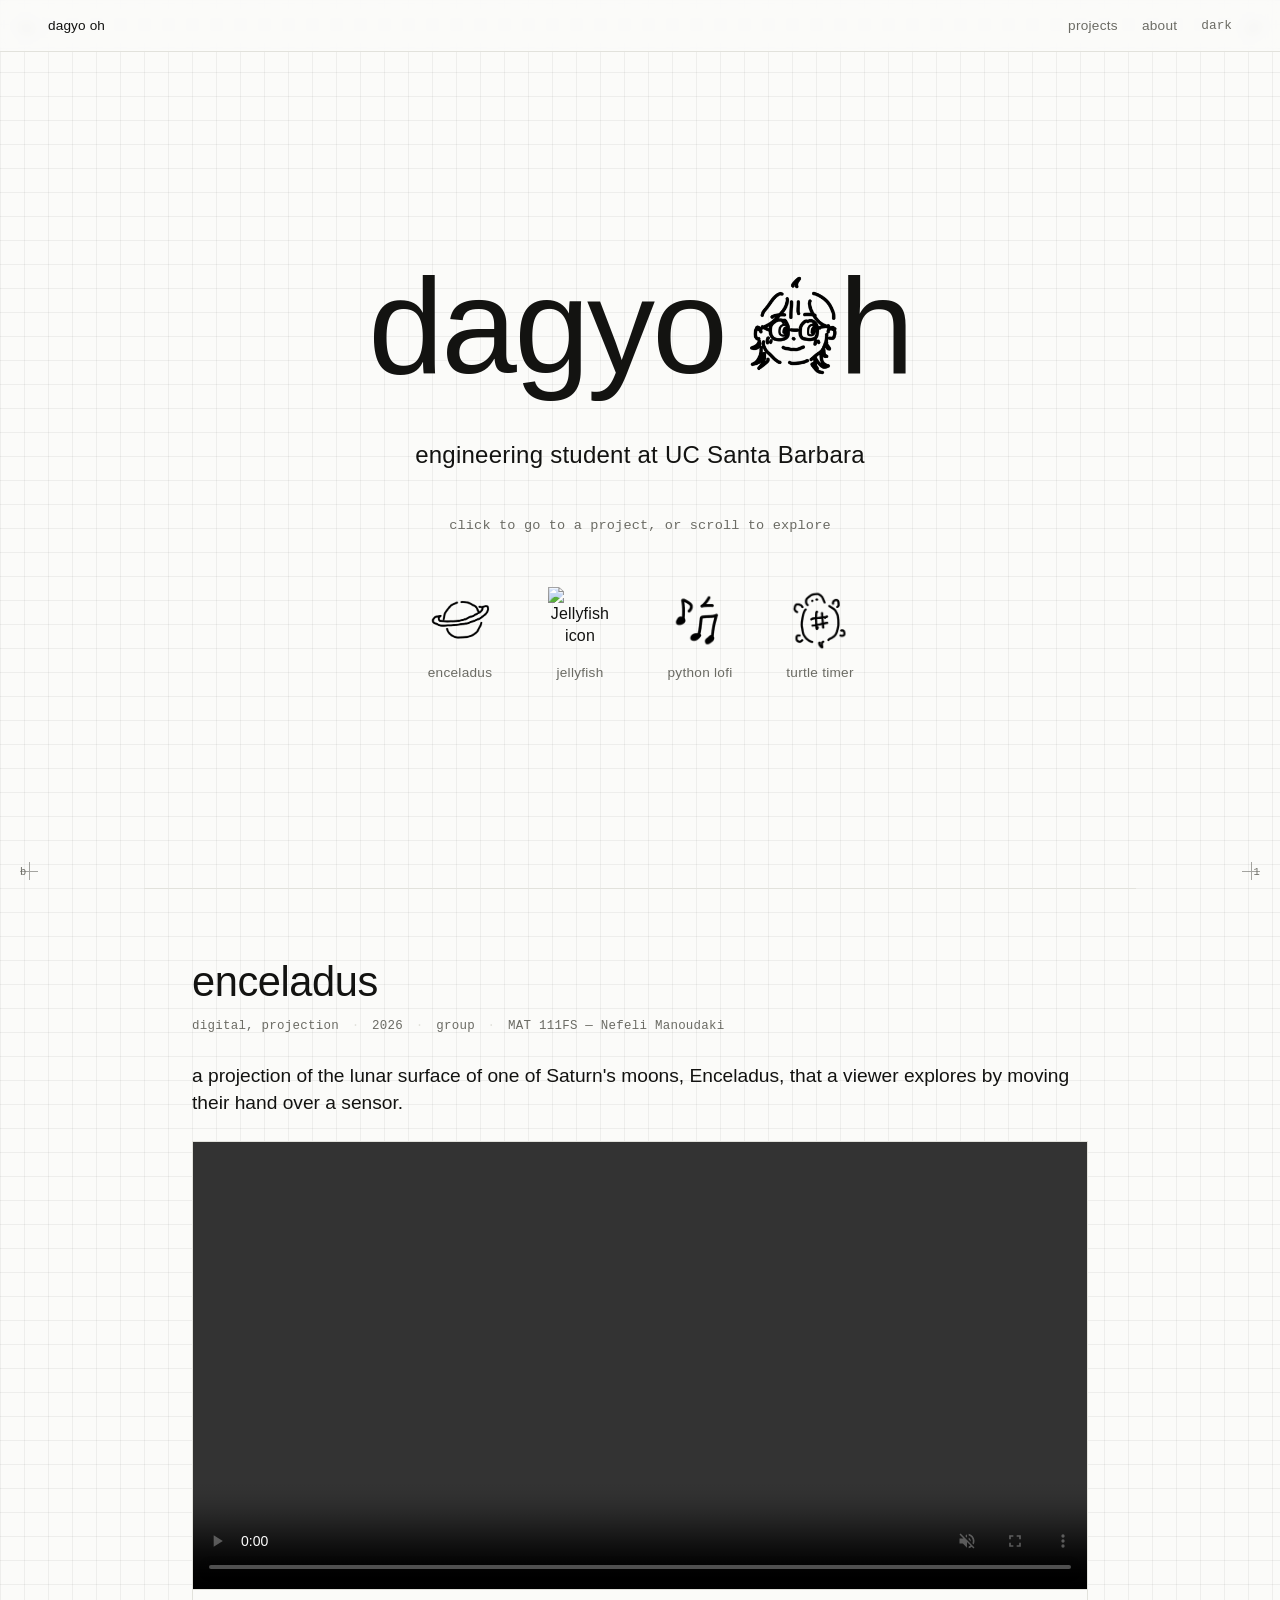
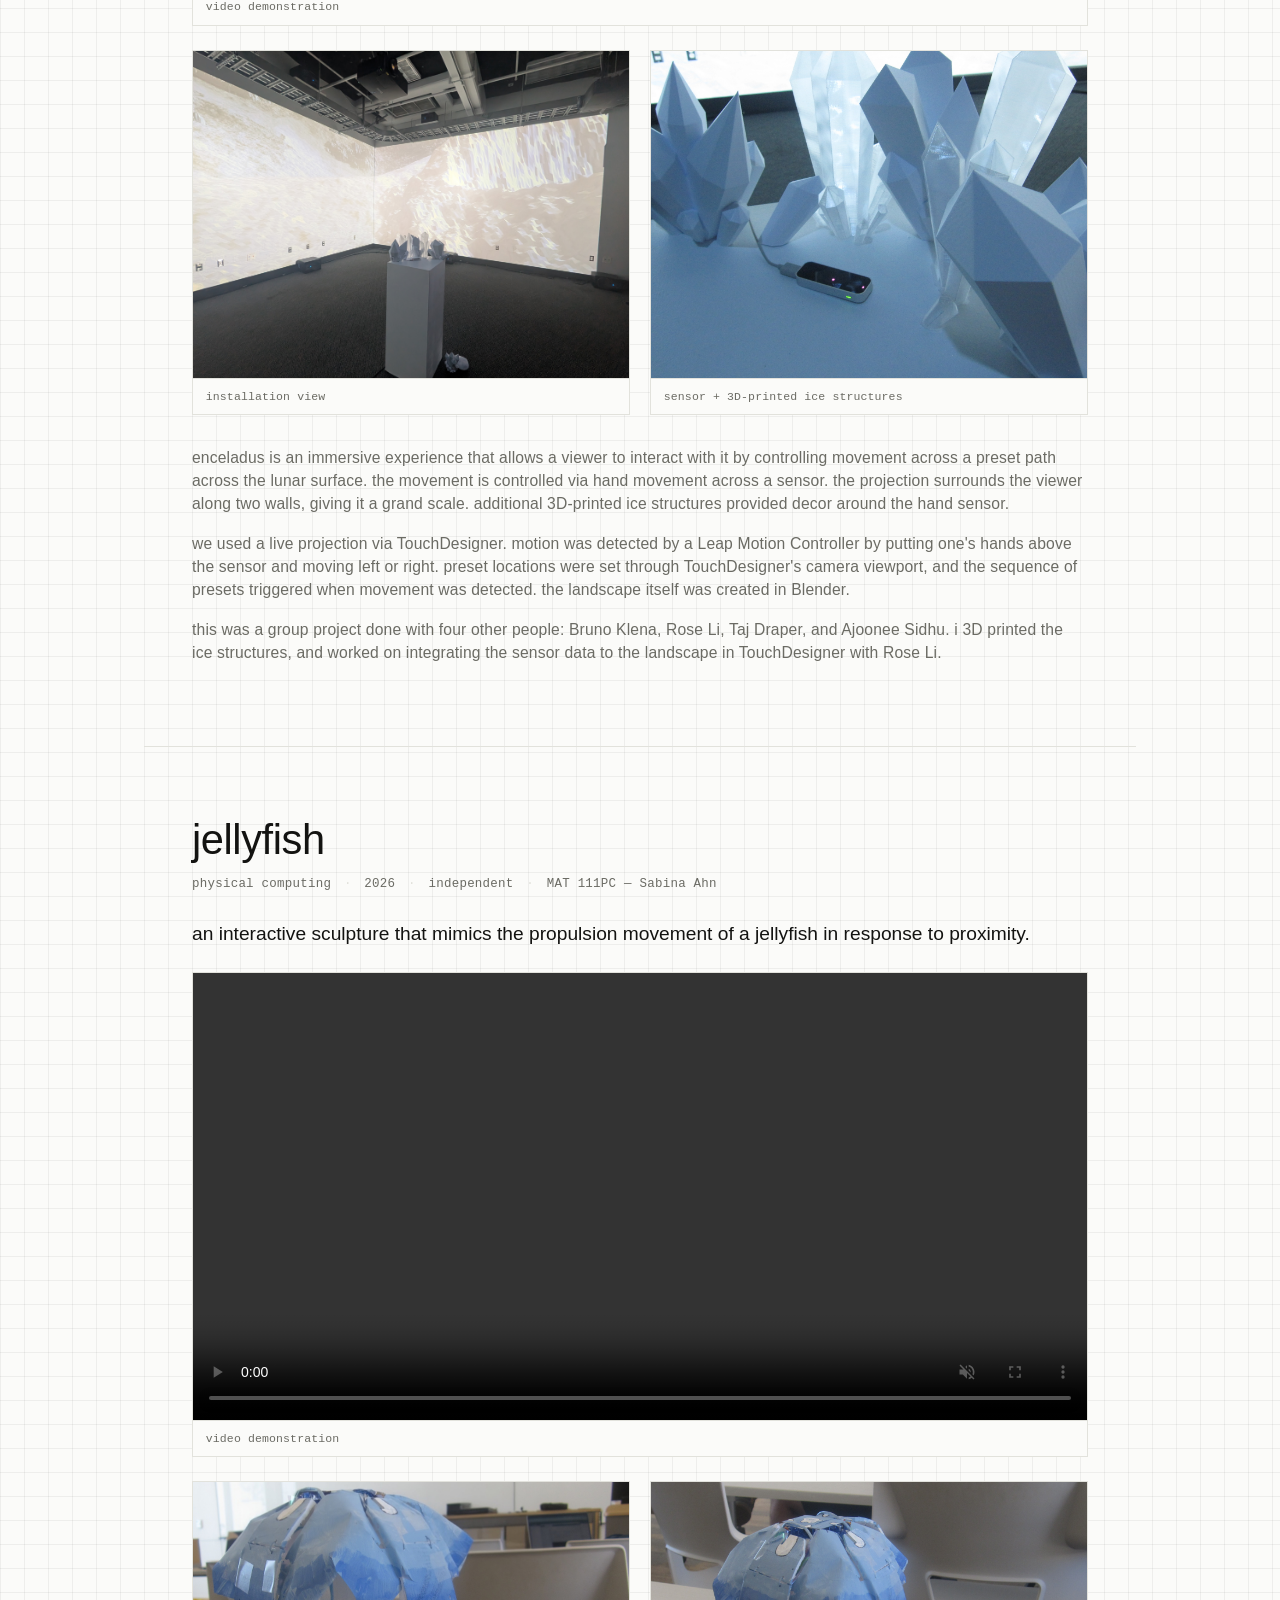
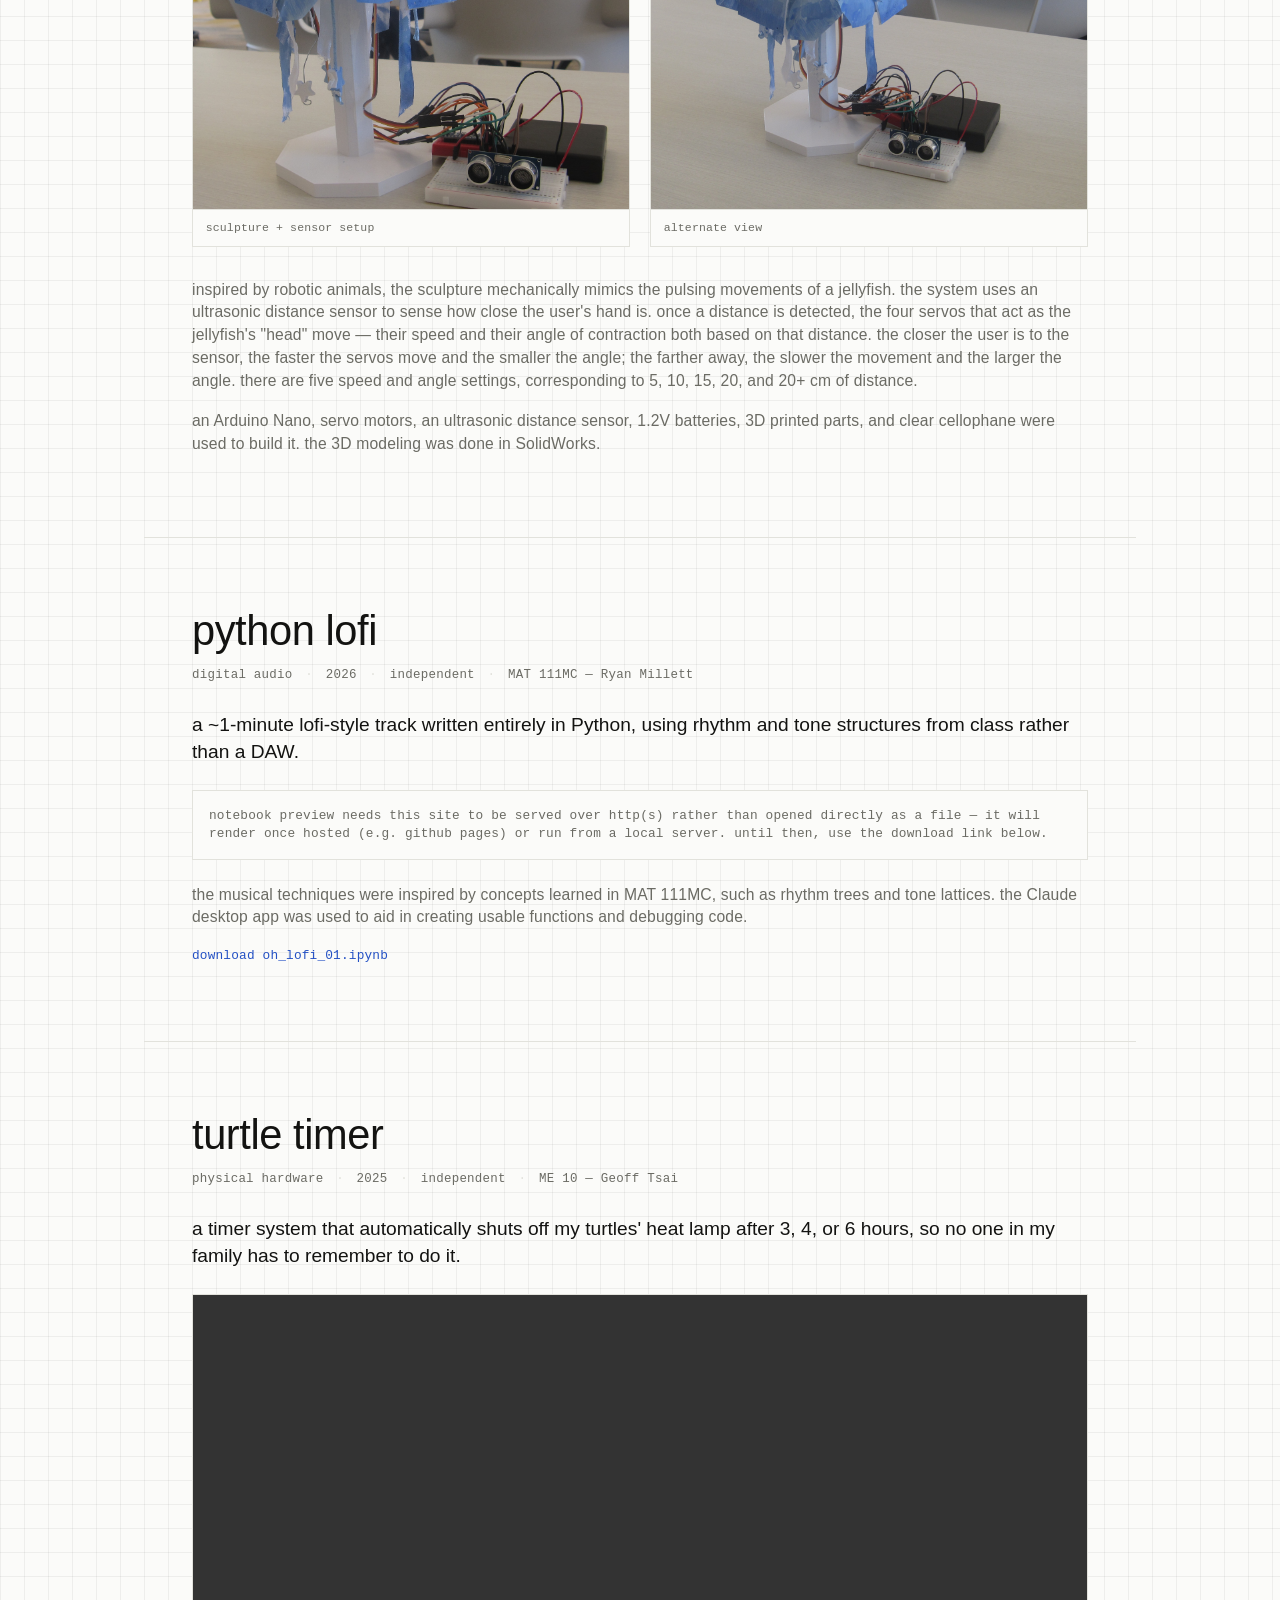
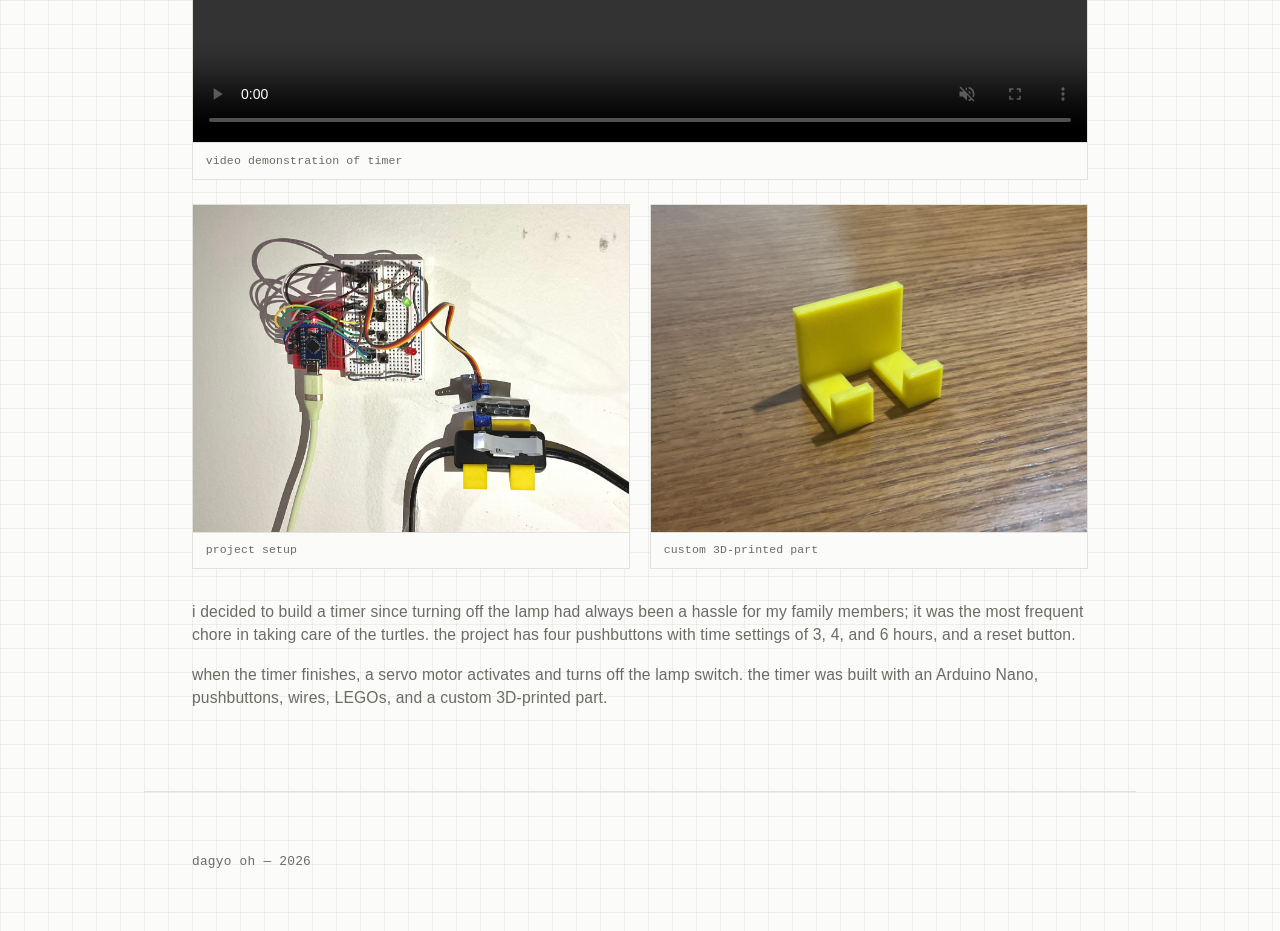
==== index.html @ 8a29c472 "Update index.html" ====
<!DOCTYPE html>
<html lang="en">
<head>
  <meta charset="utf-8">
  <meta name="viewport" content="width=device-width, initial-scale=1">
  <title>dagyo oh — portfolio</title>
  <meta name="description" content="Dagyo Oh — Engineering Student at UC Santa Barbara. Interactive installations, physical computing, and generative media.">

  <link rel="stylesheet" href="style.css">

  <link rel="stylesheet" href="https://cdn.jsdelivr.net/npm/ipynb2html@0.4.0-rc.1/dist/notebook.min.css" crossorigin="anonymous">
  <link rel="stylesheet" href="https://cdn.jsdelivr.net/npm/katex@0.16.3/dist/katex.min.css" crossorigin="anonymous">
  <link rel="stylesheet" href="https://cdn.jsdelivr.net/gh/highlightjs/cdn-release@10.7.3/build/styles/default.min.css" crossorigin="anonymous">
</head>
<body>

  <div class="reg-marks" aria-hidden="true">
    <span class="reg tl"></span><span class="reg-label" style="top:1.25rem;left:1.25rem;">a</span>
    <span class="reg tr"></span><span class="reg-label" style="top:1.25rem;right:1.25rem;">4</span>
    <span class="reg bl"></span><span class="reg-label" style="bottom:1.25rem;left:1.25rem;">b</span>
    <span class="reg br"></span><span class="reg-label" style="bottom:1.25rem;right:1.25rem;">1</span>
  </div>

  <header class="site-header">
    <a href="#top" class="site-header__name">dagyo oh</a>
    <nav class="site-header__nav">
      <a href="#projects">projects</a>
      <a href="about.html">about</a>
      <button id="theme-toggle" class="theme-toggle" aria-label="Toggle theme">dark</button>
    </nav>
  </header>

  <!-- Hero / Cover Section -->
  <section id="top" class="hero">

    <!-- Title with Doodle replacing 'o' in 'oh' -->
    <h1 class="hero__name">
      dagyo <a href="about.html" class="hero__doodle-link" title="about dagyo">
        <img src="media/doodle_face.png" alt="Dagyo portrait doodle" class="hero__doodle-img">
      </a>h
    </h1>

    <p class="hero__statement">
      engineering student at UC Santa Barbara
    </p>

    <p class="hero__instruction">
      click to go to a project, or scroll to explore
    </p>

    <!-- Project Icon Navigation -->
    <div class="star-nav">
      <a href="#enceladus" class="star-item">
        <img src="media/icon_enceladus.png" alt="Enceladus icon" class="star-item__img">
        <span class="star-item__label">enceladus</span>
      </a>

      <a href="#jellyfish" class="star-item">
        <img src="media/icon_jellyfish.png" alt="Jellyfish icon" class="star-item__img">
        <span class="star-item__label">jellyfish</span>
      </a>

      <a href="#lofi" class="star-item">
        <img src="media/icon_lofi.png" alt="Python Lofi icon" class="star-item__img">
        <span class="star-item__label">python lofi</span>
      </a>

      <a href="#timer" class="star-item">
        <img src="media/icon_timer.png" alt="Turtle Timer icon" class="star-item__img">
        <span class="star-item__label">turtle timer</span>
      </a>
    </div>

  </section>
    
  <main id="projects">

    <!-- PROJECT 1 -->
    <section class="project" id="enceladus">
      <div class="project__meta">
        <h3>enceladus</h3>
        <p class="project__meta-line">digital, projection <span>·</span> 2026 <span>·</span> group <span>·</span> MAT 111FS — Nefeli Manoudaki</p>
      </div>

      <div class="project__intro">
        <p>
          a projection of the lunar surface of one of Saturn's moons, Enceladus, that a viewer explores
          by moving their hand over a sensor.
        </p>
      </div>

      <figure class="project__media">
        <video src="media/oh_enceladus_04.mp4" controls muted loop playsinline></video>
        <figcaption>video demonstration</figcaption>
      </figure>

      <div class="project__gallery">
        <figure>
          <img src="media/oh_enceladus_05.jpg" alt="The projected Enceladus surface wrapping two walls of the installation.">
          <figcaption>installation view</figcaption>
        </figure>
        <figure>
          <img src="media/oh_enceladus_06.JPG" alt="The hand sensor surrounded by 3D-printed ice structures.">
          <figcaption>sensor + 3D-printed ice structures</figcaption>
        </figure>
      </div>

      <div class="project__body">
        <p>
          enceladus is an immersive experience that allows a viewer to interact with it by controlling
          movement across a preset path across the lunar surface. the movement is controlled via
          hand movement across a sensor. the projection surrounds the viewer along two walls,
          giving it a grand scale. additional 3D-printed ice structures provided decor around the
          hand sensor.
        </p>
        <p>
          we used a live projection via TouchDesigner. motion was detected by a Leap Motion
          Controller by putting one's hands above the sensor and moving left or right. preset
          locations were set through TouchDesigner's camera viewport, and the sequence of
          presets triggered when movement was detected. the landscape itself was created in Blender.
        </p>
        <p>
          this was a group project done with four other people: Bruno Klena, Rose Li, Taj Draper,
          and Ajoonee Sidhu. i 3D printed the ice structures, and worked on integrating the
          sensor data to the landscape in TouchDesigner with Rose Li.
        </p>
      </div>
    </section>

    <!-- PROJECT 2 -->
    <section class="project" id="jellyfish">
      <div class="project__meta">
        <h3>jellyfish</h3>
        <p class="project__meta-line">physical computing <span>·</span> 2026 <span>·</span> independent <span>·</span> MAT 111PC — Sabina Ahn</p>
      </div>

      <div class="project__intro">
        <p>
          an interactive sculpture that mimics the propulsion movement of a jellyfish in
          response to proximity.
        </p>
      </div>

      <figure class="project__media">
        <video src="media/oh_jellyfish_01.mp4" controls muted loop playsinline></video>
        <figcaption>video demonstration</figcaption>
      </figure>

      <div class="project__gallery">
        <figure>
          <img src="media/oh_jellyfish_02.jpg" alt="A jellyfish sculpture with a light blue fabric canopy and trailing ribbon tentacles, wired to an Arduino Nano and ultrasonic sensor on a breadboard.">
          <figcaption>sculpture + sensor setup</figcaption>
        </figure>
        <figure>
          <img src="media/oh_jellyfish_09.JPG" alt="An alternate angle of the jellyfish sculpture and its breadboard electronics.">
          <figcaption>alternate view</figcaption>
        </figure>
      </div>

      <div class="project__body">
        <p>
          inspired by robotic animals, the sculpture mechanically mimics the pulsing movements
          of a jellyfish. the system uses an ultrasonic distance sensor to sense how close the
          user's hand is. once a distance is detected, the four servos that act as the
          jellyfish's "head" move — their speed and their angle of contraction both based on
          that distance. the closer the user is to the sensor, the faster the servos move and
          the smaller the angle; the farther away, the slower the movement and the larger the
          angle. there are five speed and angle settings, corresponding to 5, 10, 15, 20, and
          20+ cm of distance.
        </p>
        <p>
          an Arduino Nano, servo motors, an ultrasonic distance sensor, 1.2V batteries, 3D
          printed parts, and clear cellophane were used to build it. the 3D modeling was done
          in SolidWorks.
        </p>
      </div>
    </section>

    <!-- PROJECT 3 -->
    <section class="project" id="lofi">
      <div class="project__meta">
        <h3>python lofi</h3>
        <p class="project__meta-line">digital audio <span>·</span> 2026 <span>·</span> independent <span>·</span> MAT 111MC — Ryan Millett</p>
      </div>

      <div class="project__intro">
        <p>
          a ~1-minute lofi-style track written entirely in Python, using rhythm and tone
          structures from class rather than a DAW.
        </p>
      </div>

      <div id="lofi-notebook" class="notebook-embed">
        <p class="notebook-embed__status">loading notebook…</p>
      </div>

      <div class="project__body">
        <p>
          the musical techniques were inspired by concepts learned in MAT 111MC, such as rhythm
          trees and tone lattices. the Claude desktop app was used to aid in creating usable
          functions and debugging code.
        </p>
      </div>

      <p class="notebook-download">
        <a href="media/oh_lofi_01.ipynb" download>download oh_lofi_01.ipynb</a>
      </p>
    </section>

    <!-- PROJECT 4 -->
    <section class="project" id="timer">
      <div class="project__meta">
        <h3>turtle timer</h3>
        <p class="project__meta-line">physical hardware <span>·</span> 2025 <span>·</span> independent <span>·</span> ME 10 — Geoff Tsai</p>
      </div>

      <div class="project__intro">
        <p>
          a timer system that automatically shuts off my turtles' heat lamp after 3, 4, or 6
          hours, so no one in my family has to remember to do it.
        </p>
      </div>

      <figure class="project__media">
        <video src="media/oh_timer_05.mp4" controls muted loop playsinline></video>
        <figcaption>video demonstration of timer</figcaption>
      </figure>

      <div class="project__gallery">
        <figure>
          <img src="media/oh_timer_02.jpg" alt="Breadboard prototype with Arduino Nano and servo.">
          <figcaption>project setup</figcaption>
        </figure>
        <figure>
          <img src="media/oh_timer_03.jpg" alt="Custom 3D-printed enclosure bracket for timer.">
          <figcaption>custom 3D-printed part</figcaption>
        </figure>
      </div>

      <div class="project__body">
        <p>
          i decided to build a timer since turning off the lamp had always been a hassle for my
          family members; it was the most frequent chore in taking care of the turtles. the
          project has four pushbuttons with time settings of 3, 4, and 6 hours, and a reset button.
        </p>
        <p>
          when the timer finishes, a servo motor activates and turns off the lamp switch. the
          timer was built with an Arduino Nano, pushbuttons, wires, LEGOs, and a custom
          3D-printed part.
        </p>
      </div>
    </section>

  </main>

  <footer>
    <p>dagyo oh — 2026</p>
  </footer>

  <!-- Lightbox Modal -->
  <div id="image-modal" class="image-modal" aria-hidden="true">
    <button id="modal-close" class="image-modal__close" aria-label="Close image modal">&times;</button>
    <img id="modal-img" class="image-modal__content" src="" alt="Enlarged view">
  </div>

  <script src="https://cdn.jsdelivr.net/npm/ipynb2html@0.4.0-rc.1/dist/ipynb2html-full.min.js" crossorigin="anonymous"></script>

  <!-- Notebook Handler -->
  <script>
    (function () {
      var target = document.getElementById('lofi-notebook');

      fetch('media/oh_lofi_01.ipynb')
        .then(function (res) {
          if (!res.ok) throw new Error('not found');
          return res.json();
        })
        .then(function (notebook) {
          target.innerHTML = '';
          target.appendChild(ipynb2html.render(notebook));
        })
        .catch(function () {
          target.innerHTML =
            '<p class="notebook-embed__status">' +
            'notebook preview needs this site to be served over http(s) rather than opened ' +
            'directly as a file — it will render once hosted (e.g. github pages) or run from a ' +
            'local server. until then, use the download link below.' +
            '</p>';
        });
    })();
  </script>

  <!-- Lightbox Pop-out Handler: click to zoom, click (or Esc) to close, arrow keys to browse -->
  <script>
    (function() {
      const modal = document.getElementById('image-modal');
      const modalImg = document.getElementById('modal-img');
      const closeBtn = document.getElementById('modal-close');

      if (!modal || !modalImg) return;

      const images = Array.from(document.querySelectorAll('.project__media img, .project__gallery img, .about__photo'));
      let currentIndex = 0;

      function showImage(index) {
        if (images.length === 0) return;
        currentIndex = (index + images.length) % images.length;
        const img = images[currentIndex];
        modalImg.src = img.src;
        modalImg.alt = img.alt || 'Enlarged photo';
      }

      images.forEach(function(img, i) {
        img.addEventListener('click', function(e) {
          e.preventDefault();
          currentIndex = i;
          showImage(currentIndex);
          modal.classList.add('is-active');
          modal.setAttribute('aria-hidden', 'false');
        });
      });

      function closeModal() {
        modal.classList.remove('is-active');
        modal.setAttribute('aria-hidden', 'true');
        modalImg.src = '';
      }

      // Clicking anywhere in the modal — including the zoomed-in photo itself — closes it
      modal.addEventListener('click', function() {
        closeModal();
      });

      if (closeBtn) {
        closeBtn.addEventListener('click', closeModal);
      }

      document.addEventListener('keydown', function(e) {
        if (!modal.classList.contains('is-active')) return;
        if (e.key === 'Escape') {
          closeModal();
        } else if (e.key === 'ArrowRight') {
          showImage(currentIndex + 1);
        } else if (e.key === 'ArrowLeft') {
          showImage(currentIndex - 1);
        }
      });
    })();
  </script>

  <!-- Dark Mode Theme Handler -->
  <script>
    (function() {
      const toggleBtn = document.getElementById('theme-toggle');
      const storedTheme = localStorage.getItem('theme');
      const prefersDark = window.matchMedia('(prefers-color-scheme: dark)').matches;
      
      let currentTheme = storedTheme || (prefersDark ? 'dark' : 'light');
      
      function applyTheme(theme) {
        document.documentElement.setAttribute('data-theme', theme);
        if (toggleBtn) {
          toggleBtn.textContent = theme === 'dark' ? 'light' : 'dark';
        }
        localStorage.setItem('theme', theme);
      }
      
      applyTheme(currentTheme);
      
      if (toggleBtn) {
        toggleBtn.addEventListener('click', function() {
          currentTheme = document.documentElement.getAttribute('data-theme') === 'dark' ? 'light' : 'dark';
          applyTheme(currentTheme);
        });
      }
    })();
  </script>
  
</body>
</html>
---- style.css ----
/* ===========================================================
   Dagyo Oh — Portfolio Stylesheet
   =========================================================== */

/* ---------- Color Variables & Themes ---------- */

:root {
  --paper: #fbfbf9;
  --ink: #131311;
  --muted: #6b6b64;
  --line: #e2e2dc;
  --grid-line: rgba(0, 0, 0, 0.05);
  --blueprint: #2451c4;

  --sans: "Helvetica Neue", Helvetica, Arial, sans-serif;
  --mono: "SF Mono", "IBM Plex Mono", ui-monospace, Menlo, Consolas, monospace;

  --edge: 1.5rem;
}

@media (min-width: 640px) {
  :root { --edge: 3rem; }
}

[data-theme="dark"] {
  --paper: #121210;
  --ink: #f0f0ec;
  --muted: #a0a098;
  --line: #2e2e2a;
  --grid-line: rgba(255, 255, 255, 0.04);
  --blueprint: #5c84f6;
}

/* ---------- Global Reset & Custom Cursors ---------- */

* { 
  box-sizing: border-box; 
}

html {
  scroll-behavior: smooth;
}

body, html {
  margin: 0;
  font-family: var(--sans);
  font-weight: 300;
  color: var(--ink);
  background-color: var(--paper);
  background-image: 
    linear-gradient(var(--grid-line) 1px, transparent 1px),
    linear-gradient(90deg, var(--grid-line) 1px, transparent 1px);
  background-size: 24px 24px;
  line-height: 1.4;
  letter-spacing: 0.01em;
  -webkit-font-smoothing: antialiased;
  cursor: url('data:image/svg+xml;utf8,<svg xmlns="http://www.w3.org/2000/svg" width="32" height="32" viewBox="0 0 24 24" fill="black"><path d="M12 2l3.09 6.26L22 9.27l-5 4.87 1.18 6.88L12 17.77l-6.18 3.25L7 14.14 2 9.27l6.91-1.01L12 2z"/></svg>') 16 16, auto;
}

[data-theme="dark"], 
[data-theme="dark"] body {
  cursor: url('data:image/svg+xml;utf8,<svg xmlns="http://www.w3.org/2000/svg" width="32" height="32" viewBox="0 0 24 24" fill="white"><path d="M12 2l3.09 6.26L22 9.27l-5 4.87 1.18 6.88L12 17.77l-6.18 3.25L7 14.14 2 9.27l6.91-1.01L12 2z"/></svg>') 16 16, auto;
}

a, button, input, textarea, select, video {
  cursor: url('data:image/svg+xml;utf8,<svg xmlns="http://www.w3.org/2000/svg" width="32" height="32" viewBox="0 0 24 24" fill="white" stroke="black" stroke-width="2" stroke-linejoin="round"><path d="M12 2l3.09 6.26L22 9.27l-5 4.87 1.18 6.88L12 17.77l-6.18 3.25L7 14.14 2 9.27l6.91-1.01L12 2z"/></svg>') 16 16, pointer !important;
}

a { color: inherit; }
img, video { max-width: 100%; display: block; }
::selection { background: var(--blueprint); color: #fff; }

/* ---------- Registration Marks ---------- */

.reg-marks {
  position: fixed;
  inset: 0;
  pointer-events: none;
  z-index: 5;
}

.reg {
  position: absolute;
  width: 1.1rem;
  height: 1.1rem;
  font-family: var(--mono);
  font-size: 0.65rem;
  color: var(--muted);
  opacity: 0.6;
}

.reg::before, .reg::after {
  content: "";
  position: absolute;
  background: var(--muted);
}
.reg::before { top: 50%; left: 0; width: 100%; height: 1px; }
.reg::after  { left: 50%; top: 0; height: 100%; width: 1px; }

.reg.tl { top: 1.25rem; left: 1.25rem; }
.reg.tr { top: 1.25rem; right: 1.25rem; }
.reg.bl { bottom: 1.25rem; left: 1.25rem; }
.reg.br { bottom: 1.25rem; right: 1.25rem; }

.reg-label {
  position: absolute;
  font-family: var(--mono);
  font-size: 0.65rem;
  color: var(--muted);
  white-space: nowrap;
}

@media (max-width: 640px) {
  .reg-marks { display: none; }
}

/* ---------- Site Header ---------- */

.site-header {
  position: sticky;
  top: 0;
  z-index: 10;
  display: flex;
  align-items: center;
  justify-content: space-between;
  padding: 1rem var(--edge);
  background: rgba(251, 251, 249, 0.85);
  backdrop-filter: blur(6px);
  border-bottom: 1px solid var(--line);
  font-family: var(--sans);
  font-size: 0.85rem;
  text-transform: lowercase;
  letter-spacing: 0.02em;
}

[data-theme="dark"] .site-header {
  background: rgba(18, 18, 16, 0.85);
}

.site-header__name {
  text-decoration: none;
  font-weight: 500;
  letter-spacing: 0.01em;
}

.site-header__nav {
  display: flex;
  align-items: center;
  gap: 1.5rem;
}

.site-header__nav a {
  text-decoration: none;
  color: var(--muted);
  transition: color 0.15s ease;
}
.site-header__nav a:hover,
.site-header__nav a.active { color: var(--blueprint); }

.theme-toggle {
  background: none;
  border: none;
  color: var(--muted);
  font-family: var(--mono);
  font-size: 0.8rem;
  padding: 0;
  text-transform: lowercase;
  transition: color 0.15s ease;
}

.theme-toggle:hover {
  color: var(--blueprint);
}

/* ---------- Hero / Cover Section ---------- */

.hero {
  min-height: calc(100vh - 4rem);
  display: flex;
  flex-direction: column;
  align-items: center;
  justify-content: center;
  text-align: center;
  gap: 1.25rem;
  padding: 3rem var(--edge);
  max-width: 68rem;
  margin: 0 auto;
}

.hero__name {
  margin: 0;
  font-size: clamp(5rem, 12vw, 8.5rem);
  line-height: 1;
  font-weight: 400;
  text-transform: lowercase;
  letter-spacing: -0.02em;
  display: flex;
  align-items: center;
  justify-content: center;
}

.hero__doodle-link {
  display: inline-flex;
  align-items: center;
  justify-content: center;
  margin-left: 0.12em;
  margin-right: -0.05em;
  line-height: 0;
  text-decoration: none;
}

.hero__doodle-img {
  width: clamp(4rem, 9vw, 6.5rem);
  height: clamp(4rem, 9vw, 6.5rem);
  object-fit: contain;
  display: block;
  transition: transform 0.2s ease, filter 0.2s ease;
}

[data-theme="dark"] .hero__doodle-img,
[data-theme="dark"] .star-item__img {
  filter: invert(1);
}

.hero__doodle-link:hover .hero__doodle-img {
  transform: scale(1.1) rotate(-3deg);
}

.hero__statement {
  max-width: 38rem;
  font-size: clamp(1rem, 2.2vw, 1.5rem);
  font-weight: 300;
  color: var(--ink);
  margin: 0.3;
  letter-spacing: 0.01em;
}

.hero__instruction {
  font-family: var(--mono);
  font-size: clamp(0.75rem, 1.8vw, 0.85rem);
  color: var(--muted);
  margin: 0;
  text-transform: lowercase;
  letter-spacing: 0.01em;
}

.star-nav {
  display: flex;
  align-items: flex-start;
  justify-content: center;
  gap: 2.5rem;
  flex-wrap: wrap;
  margin-top: 2rem;
}

.star-item {
  display: flex;
  flex-direction: column;
  align-items: center;
  gap: 0.75rem;
  text-decoration: none;
  color: var(--ink);
  width: 80px;
  transition: transform 0.25s ease;
}

.star-item__img {
  width: 64px;
  height: 64px;
  object-fit: contain;
  display: block;
  transition: transform 0.2s ease, filter 0.2s ease;
}

.star-item:hover .star-item__img {
  transform: translateY(-3px);
  filter: drop-shadow(0 2px 8px rgba(36, 81, 196, 0.25));
}

.star-item__label {
  font-family: var(--sans);
  font-size: 0.85rem;
  text-transform: lowercase;
  letter-spacing: 0.02em;
  color: var(--muted);
  transition: color 0.2s ease;
}

.star-item:hover .star-item__label {
  color: var(--blueprint);
}

@media (max-width: 640px) {
  .hero {
    padding: 2rem 1rem;
    gap: 1rem;
    min-height: 85vh;
  }

  .star-nav {
    gap: 1.5rem;
    margin-top: 1.5rem;
  }

  .star-item {
    width: 70px;
  }

  .star-item__img {
    width: 52px;
    height: 52px;
  }
}

/* ---------- Projects Detail Section ---------- */

.project {
  padding: 4rem var(--edge);
  border-top: 1px solid var(--line);
  max-width: 62rem;
  margin: 0 auto;
}

.project__meta h3 {
  margin: 0 0 0.4rem;
  font-size: clamp(1.8rem, 4.5vw, 2.6rem);
  font-weight: 400;
  text-transform: lowercase;
  letter-spacing: -0.01em;
}

.project__meta-line {
  margin: 0 0 1.75rem;
  font-family: var(--mono);
  font-size: 0.78rem;
  color: var(--muted);
  letter-spacing: 0.02em;
}

.project__meta-line span { margin: 0 0.4em; color: var(--line); }

.project__media,
.project__gallery figure {
  margin: 0;
  border: 1px solid var(--line);
  background: var(--paper);
  overflow: hidden;
  transition: transform 0.3s cubic-bezier(0.16, 1, 0.3, 1), box-shadow 0.3s ease, border-color 0.3s ease;
}

.project__media {
  margin-bottom: 1.5rem;
}

.project__media:hover,
.project__gallery figure:hover {
  transform: translateY(-4px);
  box-shadow: 0 12px 24px rgba(0, 0, 0, 0.15);
  z-index: 2;
}

.project__media video,
.project__media img {
  width: 100%;
  height: auto;
  max-height: 520px;
  object-fit: cover;
}

.project__media figcaption,
.project__gallery figcaption {
  padding: 0.6rem 0.8rem;
  font-family: var(--mono);
  font-size: 0.72rem;
  color: var(--muted);
  background: var(--paper);
  border-top: 1px solid var(--line);
  letter-spacing: 0.01em;
}

.project__gallery {
  display: grid;
  grid-template-columns: repeat(auto-fit, minmax(240px, 1fr));
  gap: 1.25rem;
  margin: 0 0 2rem;
}

.project__gallery img {
  width: 100%;
  aspect-ratio: 4 / 3;
  object-fit: cover;
}

.project__media img,
.project__gallery img,
.about__photo {
  cursor: zoom-in !important;
  transition: opacity 0.2s ease;
}

.project__media img:hover,
.project__gallery img:hover,
.about__photo:hover {
  opacity: 0.92;
}

.project__intro p {
  font-size: 1.2rem;
  font-weight: 300;
  letter-spacing: 0em;
  line-height: 1.4;
  margin: 0 0 1.5rem;
}

.project__body p {
  margin: 0 0 1.1rem;
  color: var(--muted);
  font-weight: 300;
  font-size: 0.98rem;
  letter-spacing: 0.01em;
  line-height: 1.45;
}

.notebook-embed {
  max-height: 380px;
  overflow-y: auto;
  border: 1px solid var(--line);
  background: var(--paper);
  padding: 1rem;
  margin: 1.5rem 0;
}

.notebook-embed__status {
  font-family: var(--mono);
  font-size: 0.8rem;
  color: var(--muted);
  margin: 0;
  text-transform: lowercase;
}

.notebook-download {
  font-family: var(--mono);
  font-size: 0.8rem;
  margin-top: 1rem;
  text-transform: lowercase;
}

.notebook-download a {
  color: var(--blueprint);
  text-decoration: none;
}
.notebook-download a:hover {
  text-decoration: underline;
}

/* ---------- About Page Layout ---------- */

.about {
  max-width: 52rem;
  margin: 0 auto;
  padding: 3rem var(--edge);
}

.about__heading-wrap {
  margin-bottom: 2rem;
}

.about__heading {
  font-size: clamp(1.8rem, 4.5vw, 2.6rem);
  font-weight: 400;
  letter-spacing: -0.01em;
  margin: 0;
  line-height: 1;
  text-transform: lowercase;
}

.about__content-grid {
  display: grid;
  grid-template-columns: 260px 1fr;
  gap: 2.5rem;
  align-items: start;
}

.about__photo-container {
  margin: 0;
  background: transparent;
  overflow: hidden;
}

.about__photo {
  width: 100%;
  height: auto;
  aspect-ratio: 9 / 12;
  object-fit: cover;
  object-position: center 85%;
  display: block;
  border-radius: 2px;
}

.about__body {
  margin-top: 0;
  font-family: var(--sans);
  letter-spacing: 0.01em;
}

.about__body p {
  font-size: 1.25rem;
  line-height: 1.35;
  margin-top: 0;
  margin-bottom: 1.5rem;
  text-align: left;
}

@media (max-width: 640px) {
  .about__content-grid {
    grid-template-columns: 1fr;
    gap: 1.5rem;
  }

  .about__photo-container {
    max-width: 260px;
  }
}

/* ---------- About Contact Section ---------- */

.about__contact {
  margin-top: 2rem;
  padding-top: 1.5rem;
  border-top: 1px solid var(--line);
}

.about__contact-line {
  font-family: var(--mono);
  font-size: 1rem !important;
  color: var(--muted);
  margin: 0;
  text-transform: lowercase;
  letter-spacing: 0.01em;
}

.about__contact-line a {
  color: var(--muted);
  text-decoration: none;
}

.about__contact-line a:hover {
  text-decoration: underline;
}



/* ---------- Image Pop-Out Lightbox ---------- */

.image-modal {
  position: fixed;
  inset: 0;
  z-index: 1000;
  display: flex;
  align-items: center;
  justify-content: center;
  background-color: rgba(0, 0, 0, 0.88);
  backdrop-filter: blur(8px);
  opacity: 0;
  pointer-events: none;
  transition: opacity 0.25s ease;
  cursor: zoom-out !important;
}

.image-modal.is-active {
  opacity: 1;
  pointer-events: auto;
}

.image-modal__content {
  max-width: 90vw;
  max-height: 90vh;
  object-fit: contain;
  border-radius: 4px;
  box-shadow: 0 20px 50px rgba(0, 0, 0, 0.6);
  transform: scale(0.92);
  transition: transform 0.3s cubic-bezier(0.16, 1, 0.3, 1);
  cursor: default;
}

.image-modal.is-active .image-modal__content {
  transform: scale(1);
}

.image-modal__close {
  position: absolute;
  top: 1.5rem;
  right: 1.5rem;
  background: none;
  border: none;
  color: #ffffff;
  font-family: var(--mono);
  font-size: 2rem;
  line-height: 1;
  padding: 0.5rem;
  opacity: 0.7;
  transition: opacity 0.15s ease;
  cursor: pointer !important;
}

.image-modal__close:hover {
  opacity: 1;
}

/* ---------- Footer ---------- */

footer {
  padding: 3rem var(--edge);
  border-top: 1px solid var(--line);
  font-family: var(--mono);
  font-size: 0.8rem;
  color: var(--muted);
  max-width: 62rem;
  margin: 0 auto;
  letter-spacing: 0.02em;
  text-transform: lowercase;
}

/* ---------- Notebook Embed Dark Mode ---------- */

/* Container background & text */
[data-theme="dark"] .notebook-embed {
  background: #121210;
  color: #f0f0ec;
  border-color: #2e2e2a;
}

/* Notebook input/output cell backgrounds and text */
[data-theme="dark"] .notebook-embed .jp-Cell,
[data-theme="dark"] .notebook-embed .jp-Notebook,
[data-theme="dark"] .notebook-embed .jp-Cell-inputWrapper,
[data-theme="dark"] .notebook-embed .jp-Cell-outputWrapper {
  background-color: #121210 !important;
  color: #f0f0ec !important;
}

/* Code block areas */
[data-theme="dark"] .notebook-embed pre,
[data-theme="dark"] .notebook-embed code,
[data-theme="dark"] .notebook-embed .jp-CodeCell .jp-Cell-inputArea {
  background-color: #1a1a17 !important;
  color: #e2e2dc !important;
  border-color: #2e2e2a !important;
}

/* Adjust KaTeX math rendering contrast */
[data-theme="dark"] .notebook-embed .katex,
[data-theme="dark"] .notebook-embed .katex-display {
  color: #f0f0ec !important;
}

/* Markdown rendered text inside notebook */
[data-theme="dark"] .notebook-embed .jp-RenderedHTMLCommon {
  color: #f0f0ec !important;
}

/* Invert bright notebook output graphics/plots if any exist */
[data-theme="dark"] .notebook-embed .jp-RenderedImage img,
[data-theme="dark"] .notebook-embed .jp-OutputArea-output img {
  filter: invert(0.9) hue-rotate(180deg);
}
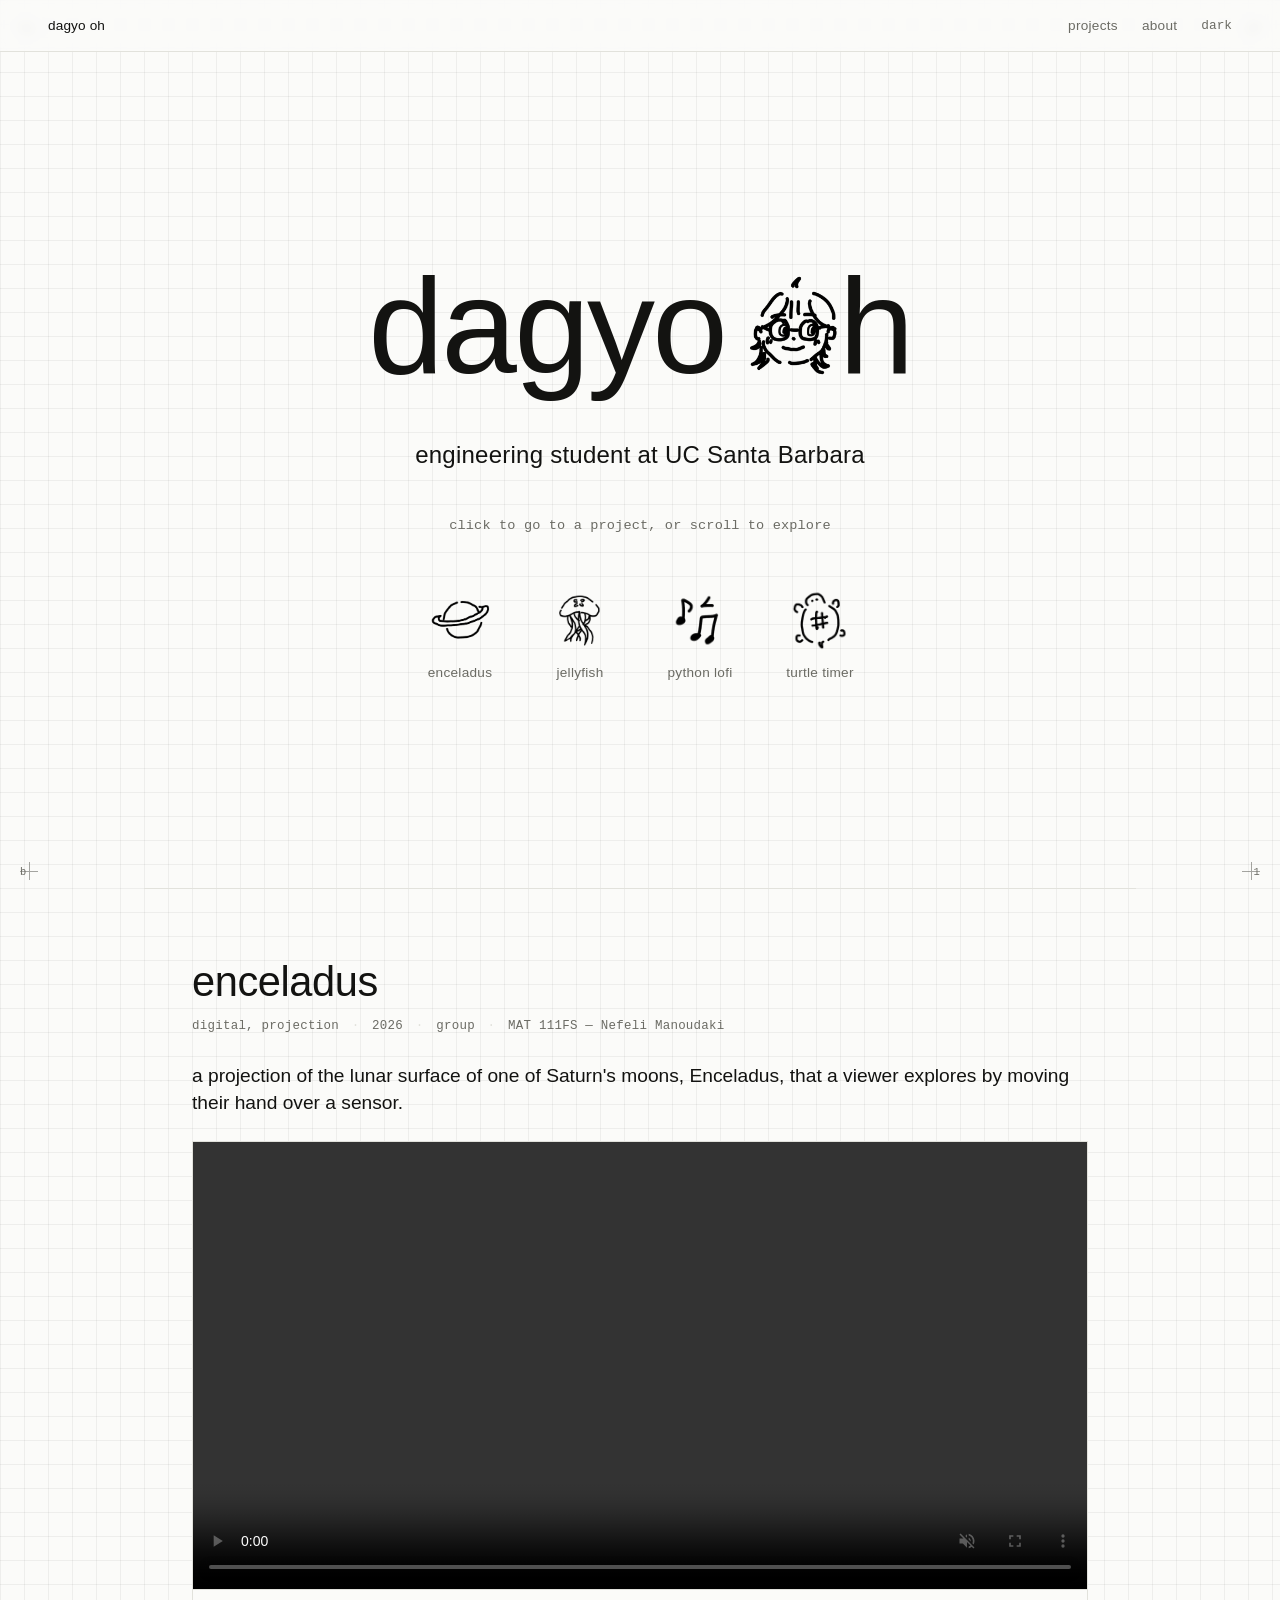
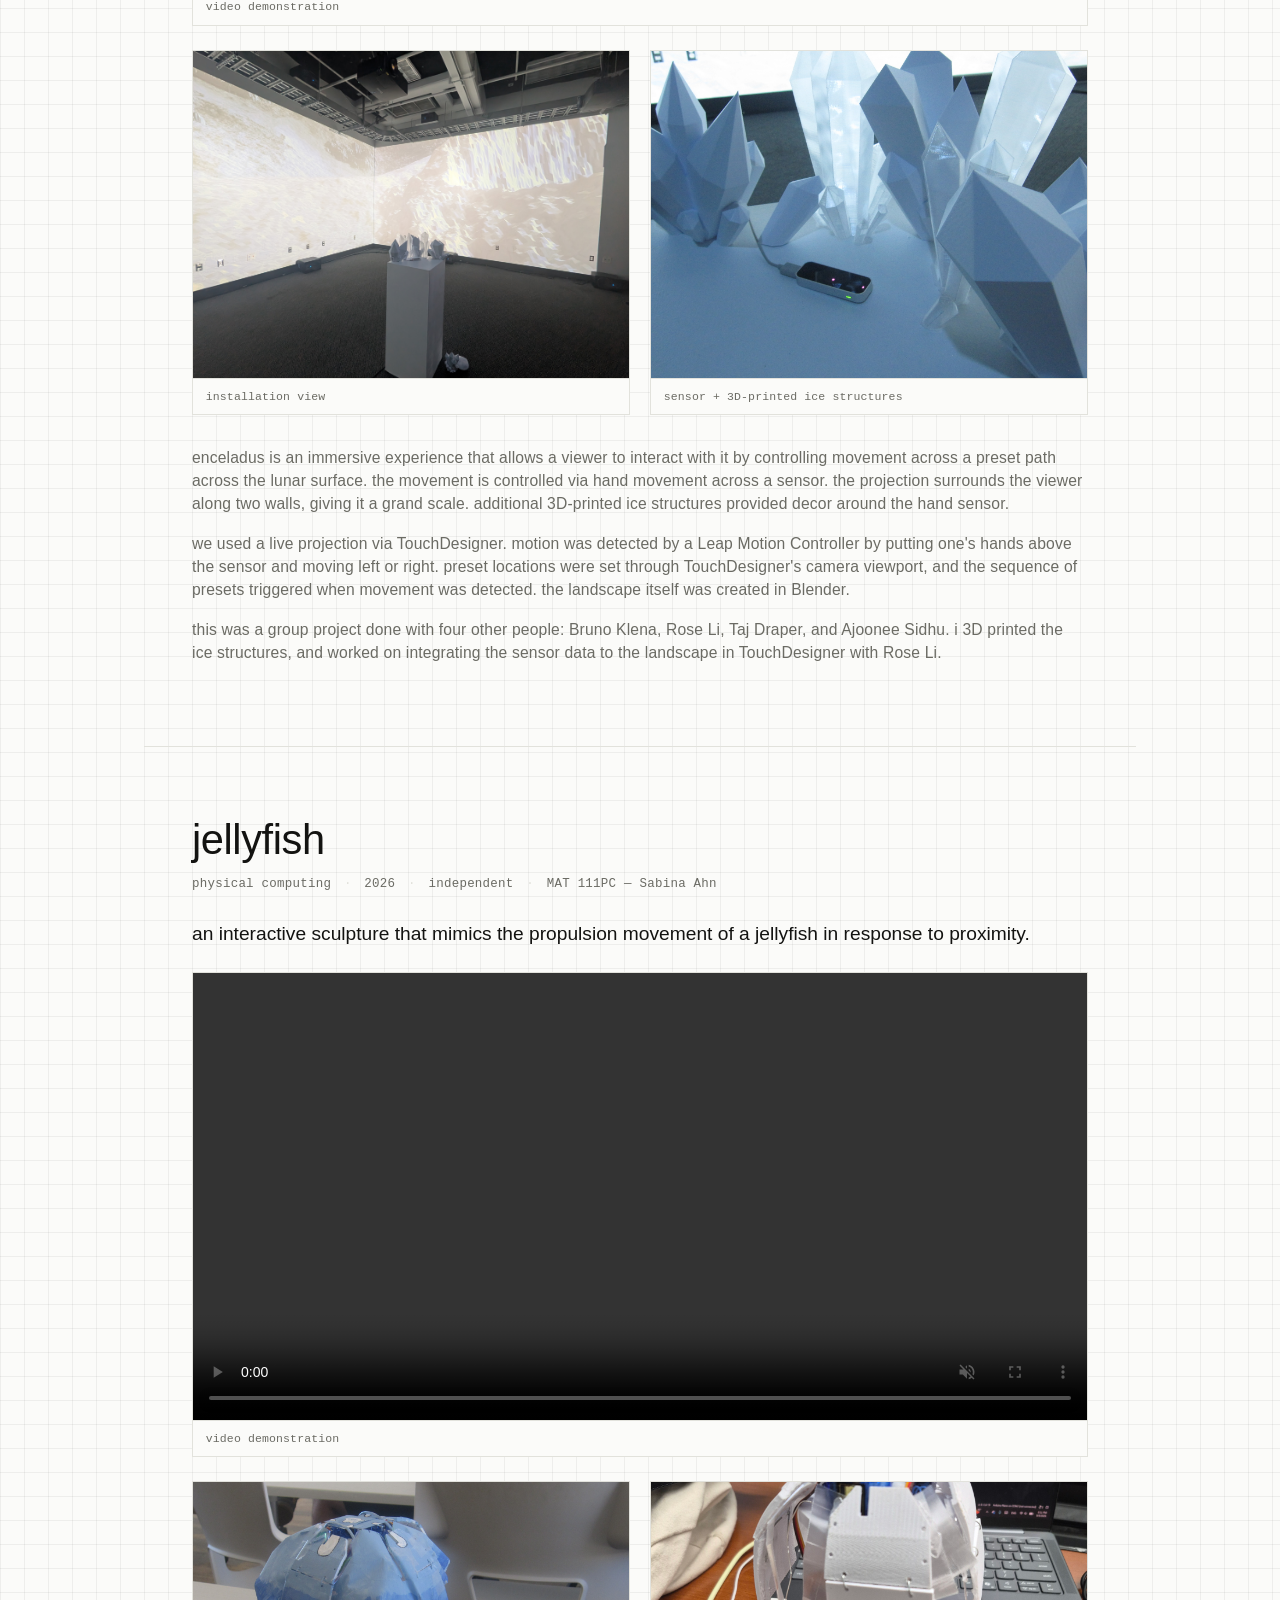
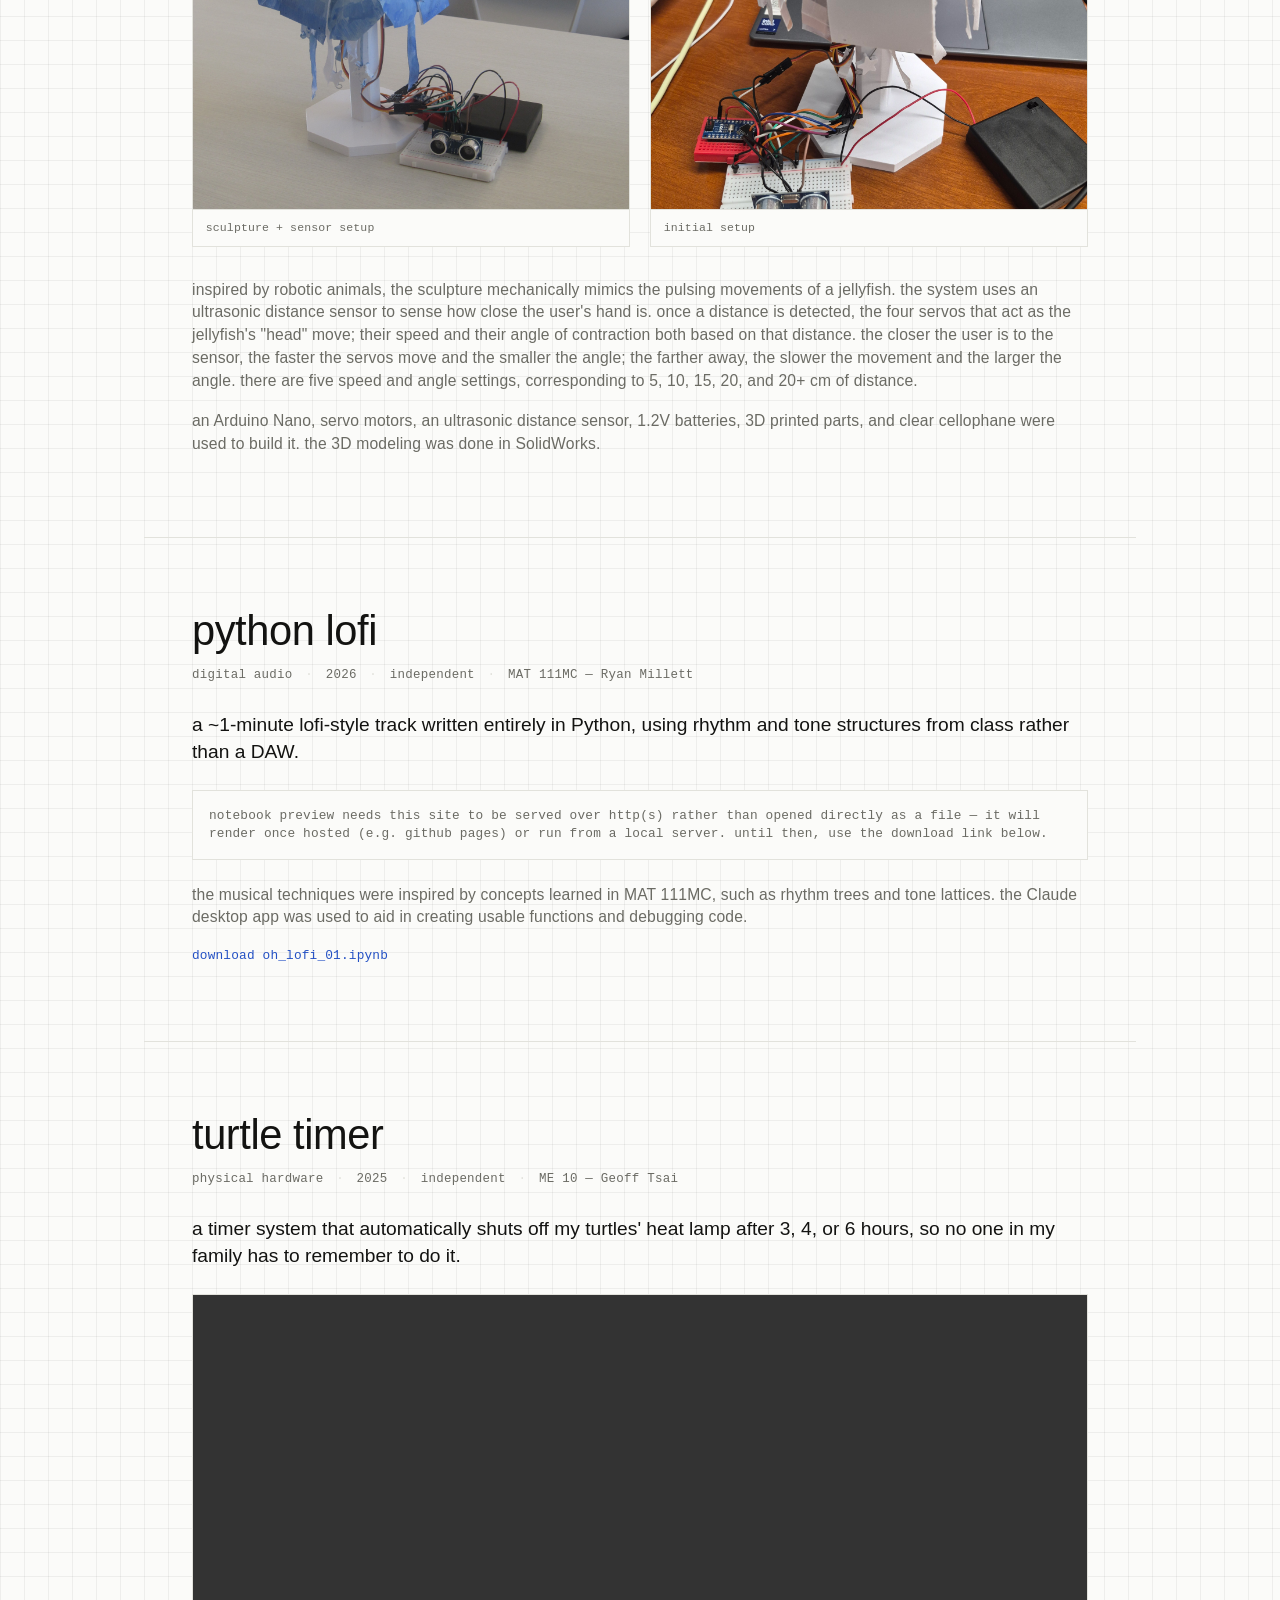
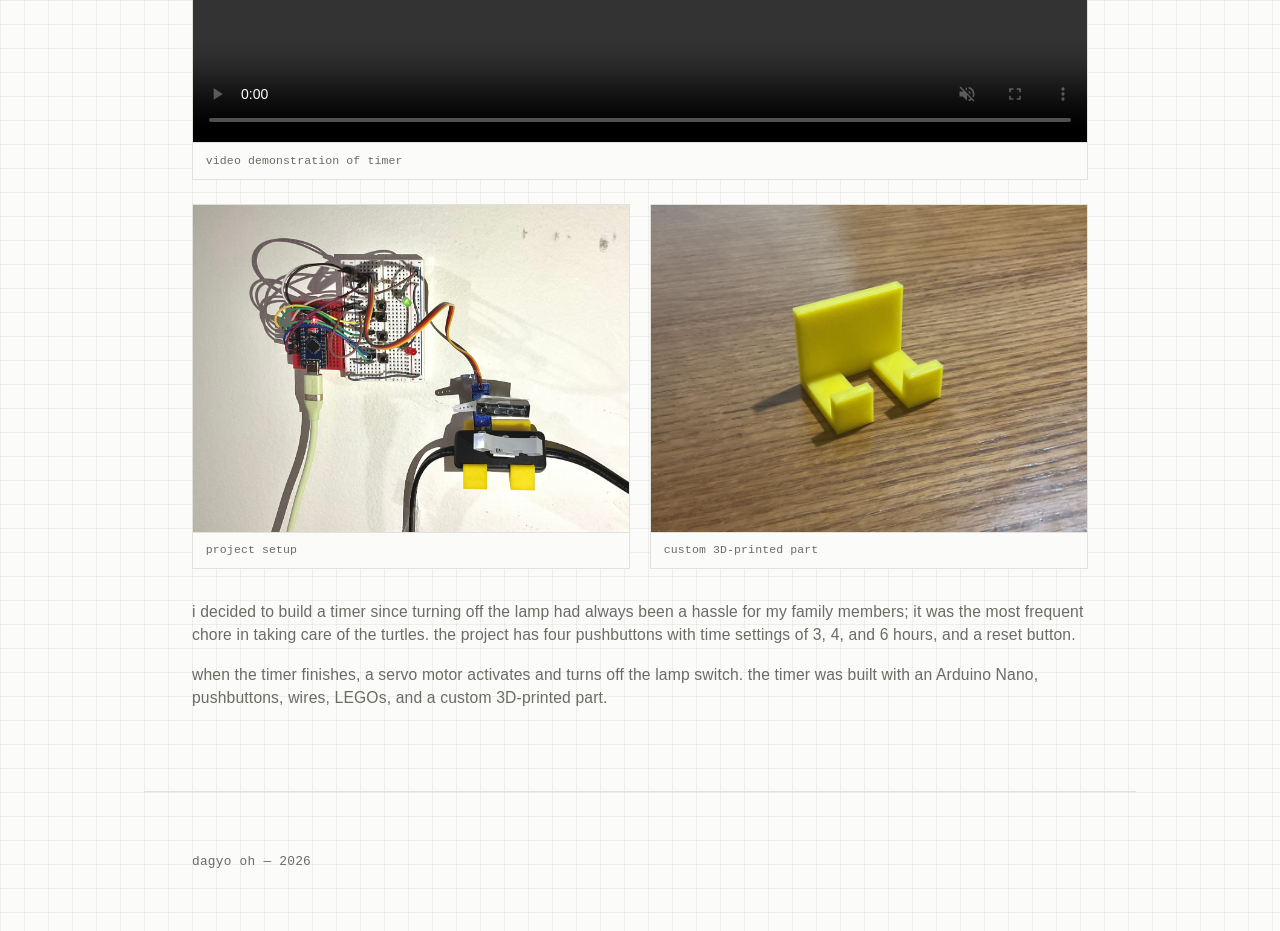
==== commit f796be19: "Update index.html" ====
--- a/index.html
+++ b/index.html
@@ -148,12 +148,12 @@
 
       <div class="project__gallery">
         <figure>
-          <img src="media/oh_jellyfish_02.jpg" alt="A jellyfish sculpture with a light blue fabric canopy and trailing ribbon tentacles, wired to an Arduino Nano and ultrasonic sensor on a breadboard.">
+          <img src="media/oh_jellyfish_09.JPG" alt="A jellyfish sculpture wired to an Arduino Nano and ultrasonic sensor on a breadboard.">
           <figcaption>sculpture + sensor setup</figcaption>
         </figure>
         <figure>
-          <img src="media/oh_jellyfish_09.JPG" alt="An alternate angle of the jellyfish sculpture and its breadboard electronics.">
-          <figcaption>alternate view</figcaption>
+          <img src="media/oh_jellyfish_04.jpg" alt="Jellyfish sculpture before adding cellophane and paint">
+          <figcaption>initial setup</figcaption>
         </figure>
       </div>
 
@@ -162,7 +162,7 @@
           inspired by robotic animals, the sculpture mechanically mimics the pulsing movements
           of a jellyfish. the system uses an ultrasonic distance sensor to sense how close the
           user's hand is. once a distance is detected, the four servos that act as the
-          jellyfish's "head" move — their speed and their angle of contraction both based on
+          jellyfish's "head" move; their speed and their angle of contraction both based on
           that distance. the closer the user is to the sensor, the faster the servos move and
           the smaller the angle; the farther away, the slower the movement and the larger the
           angle. there are five speed and angle settings, corresponding to 5, 10, 15, 20, and
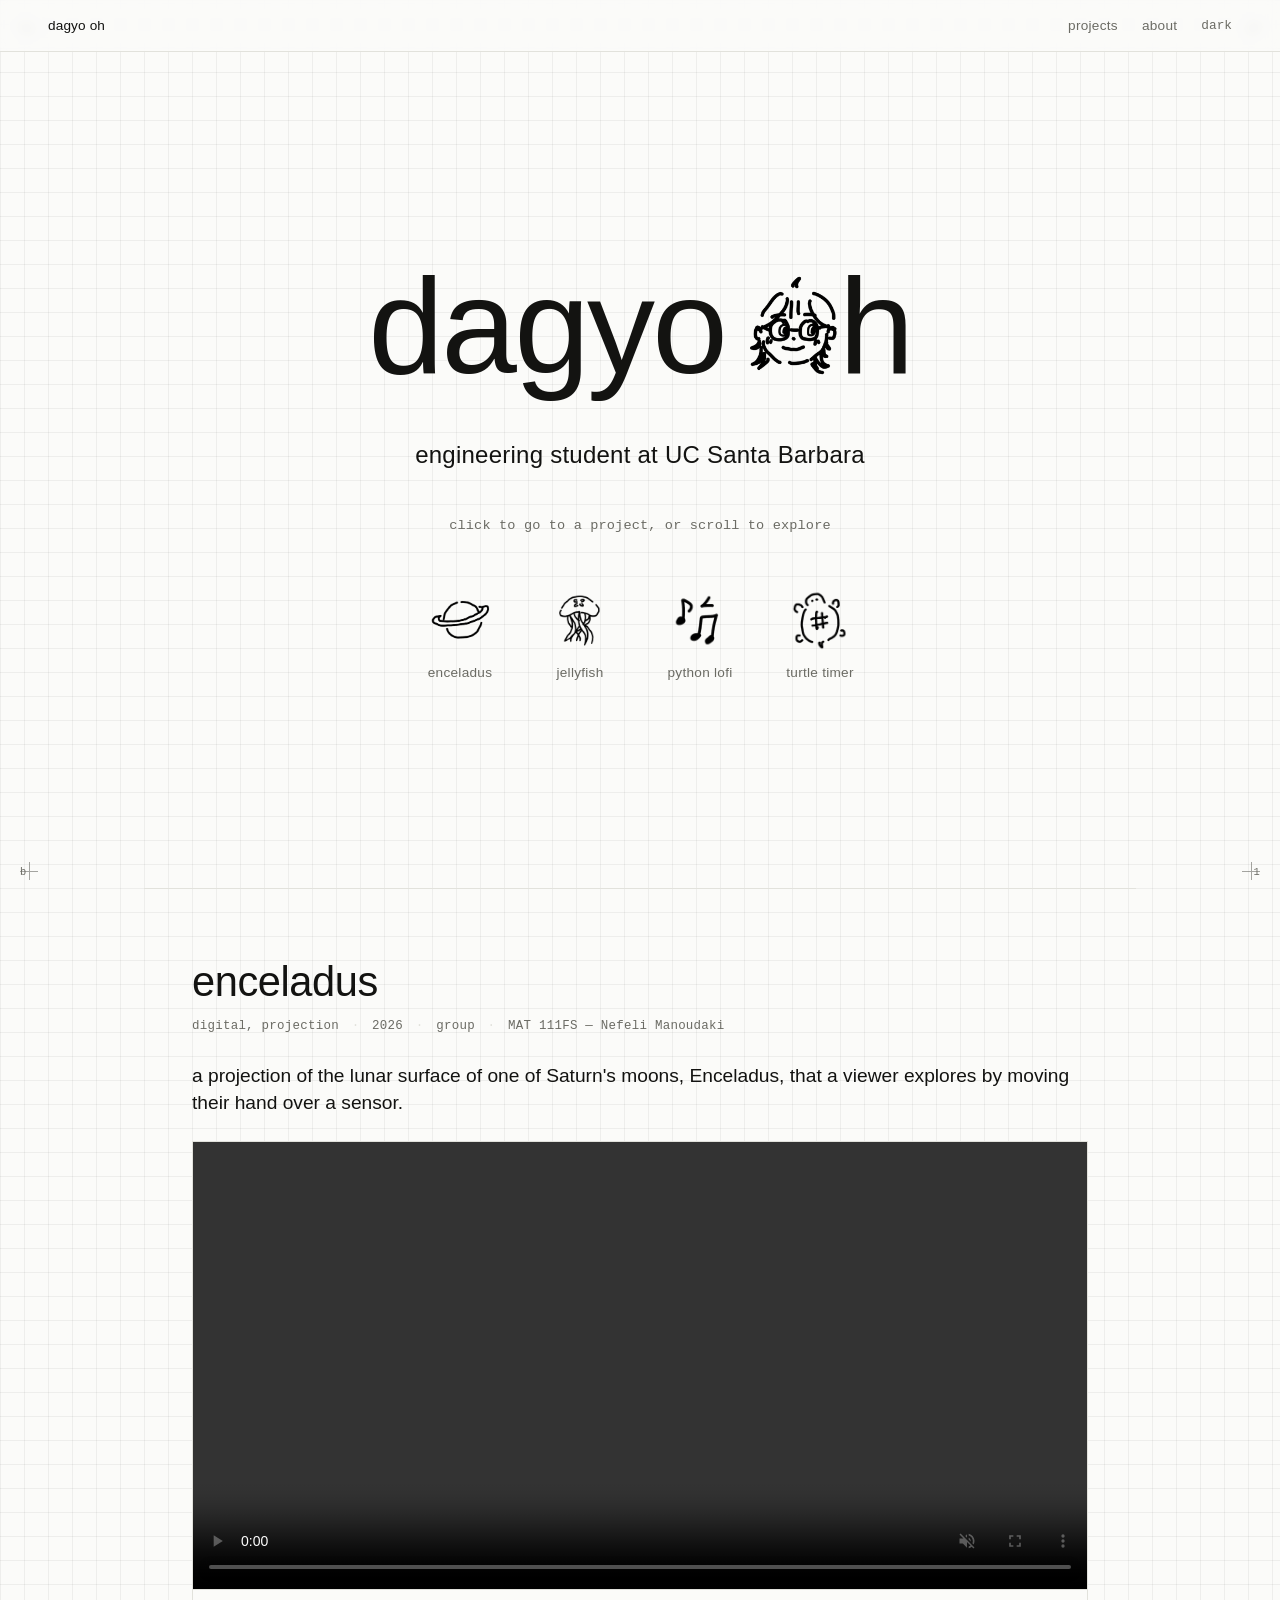
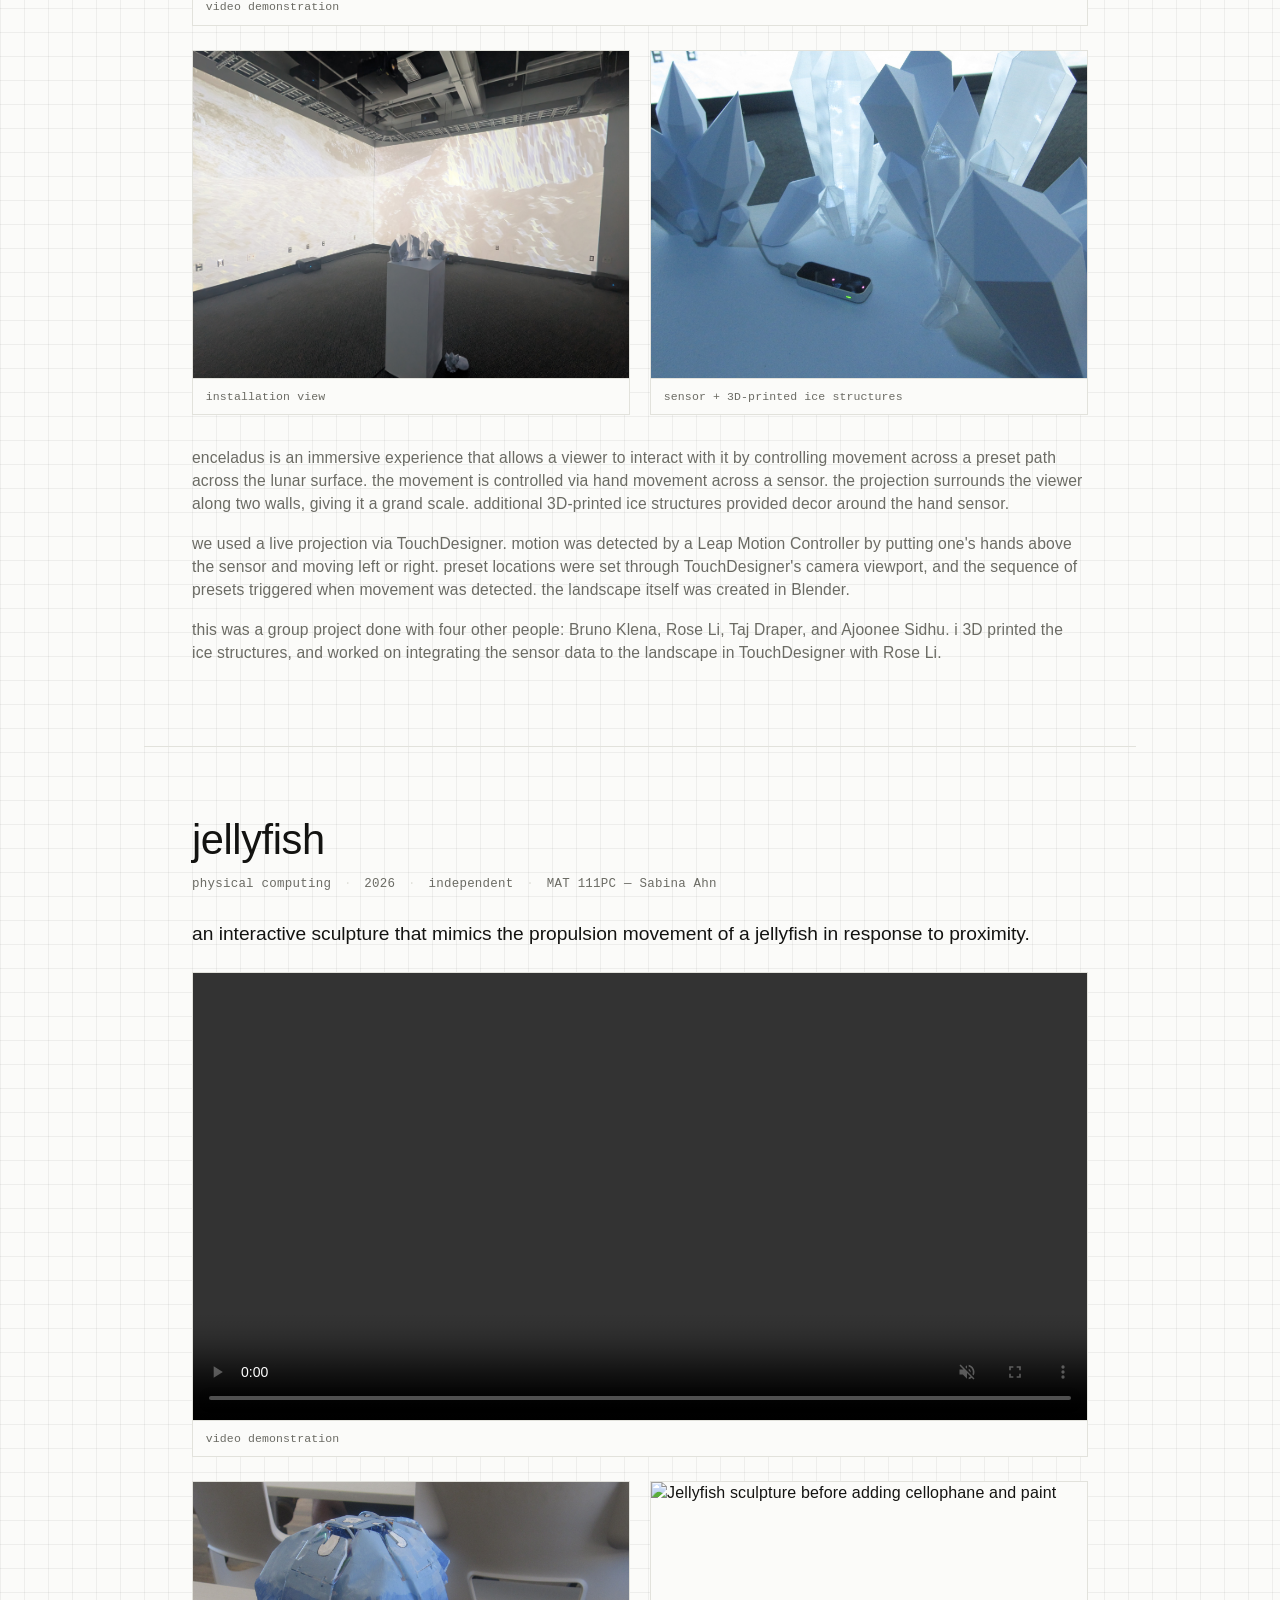
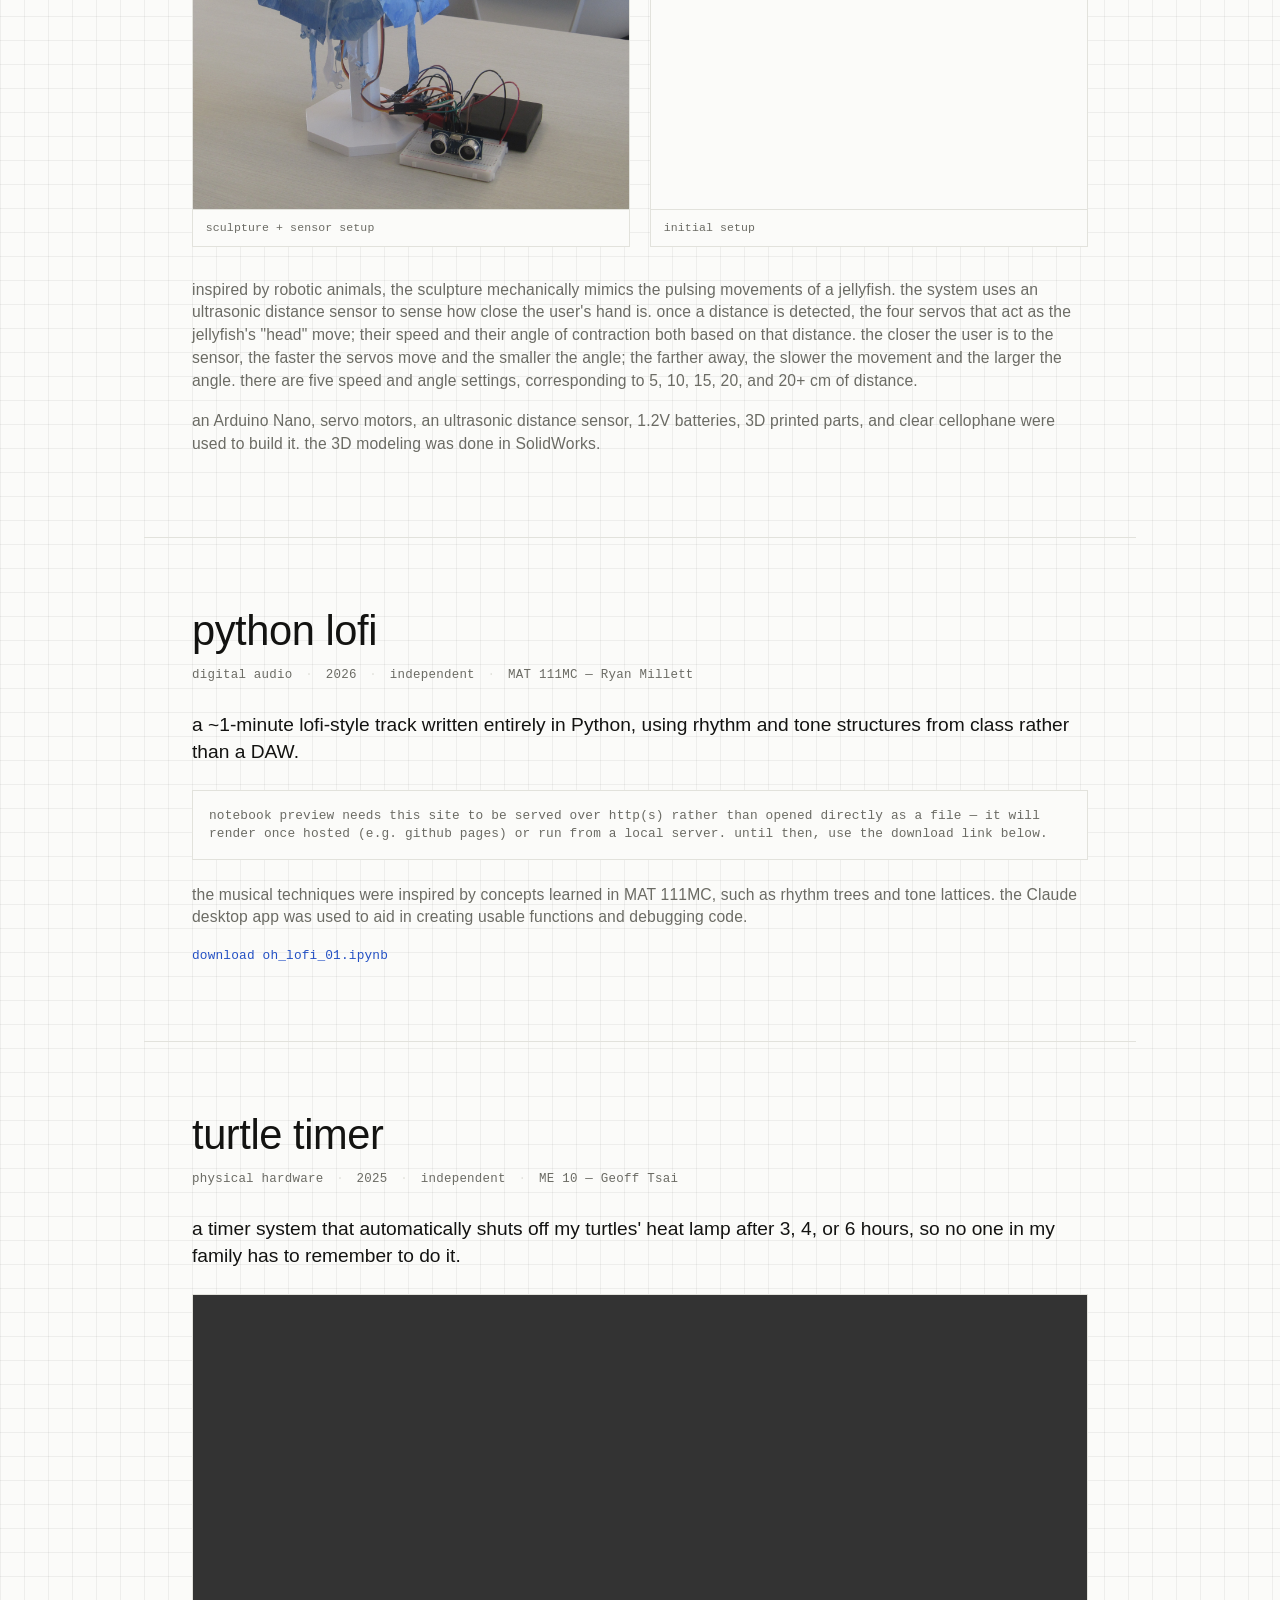
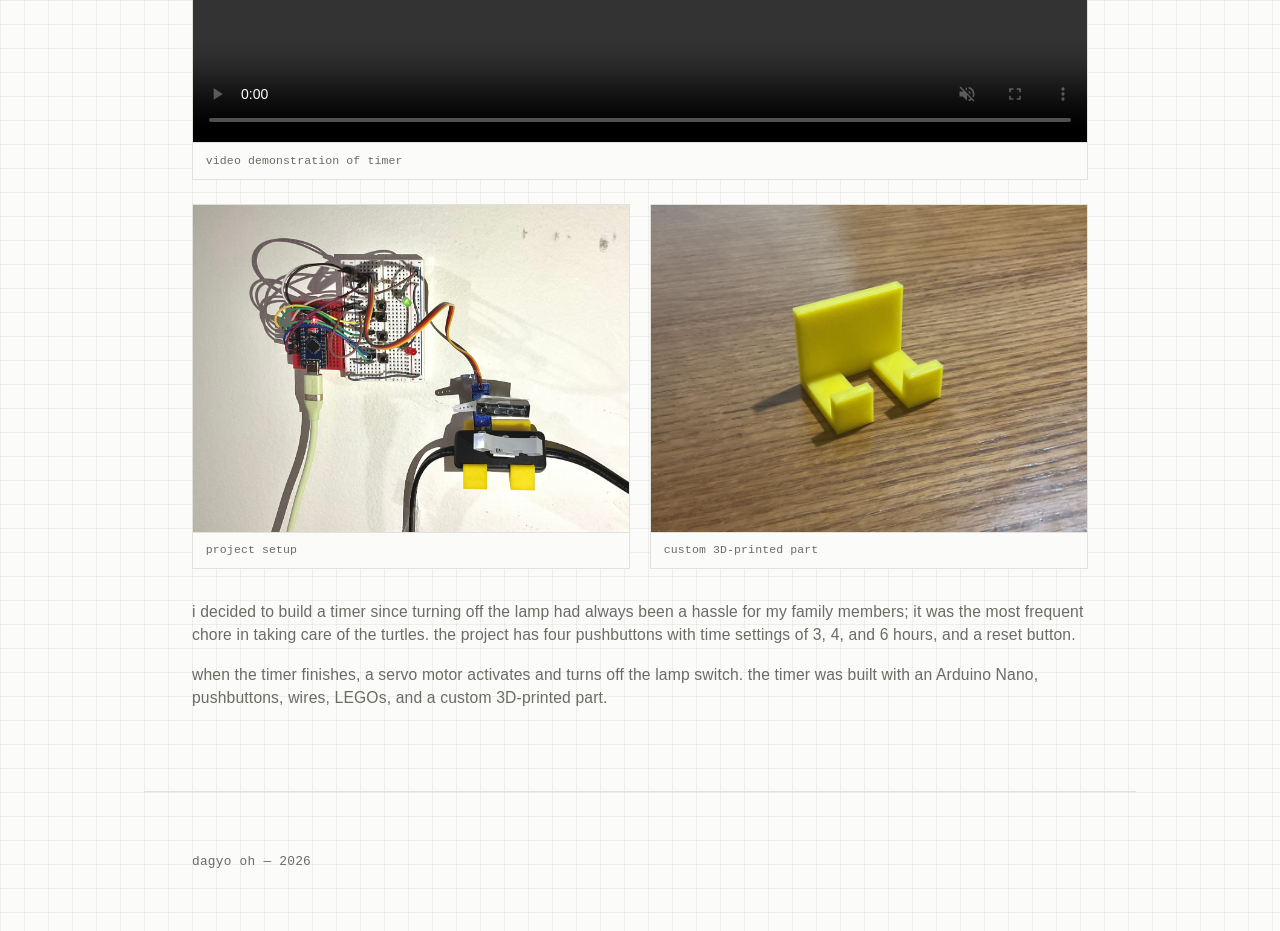
==== commit ae972c24: "Update index.html" ====
--- a/index.html
+++ b/index.html
@@ -152,7 +152,7 @@
           <figcaption>sculpture + sensor setup</figcaption>
         </figure>
         <figure>
-          <img src="media/oh_jellyfish_04.jpg" alt="Jellyfish sculpture before adding cellophane and paint">
+          <img src="media/oh_jellyfish_05.jpg" alt="Jellyfish sculpture before adding cellophane and paint">
           <figcaption>initial setup</figcaption>
         </figure>
       </div>
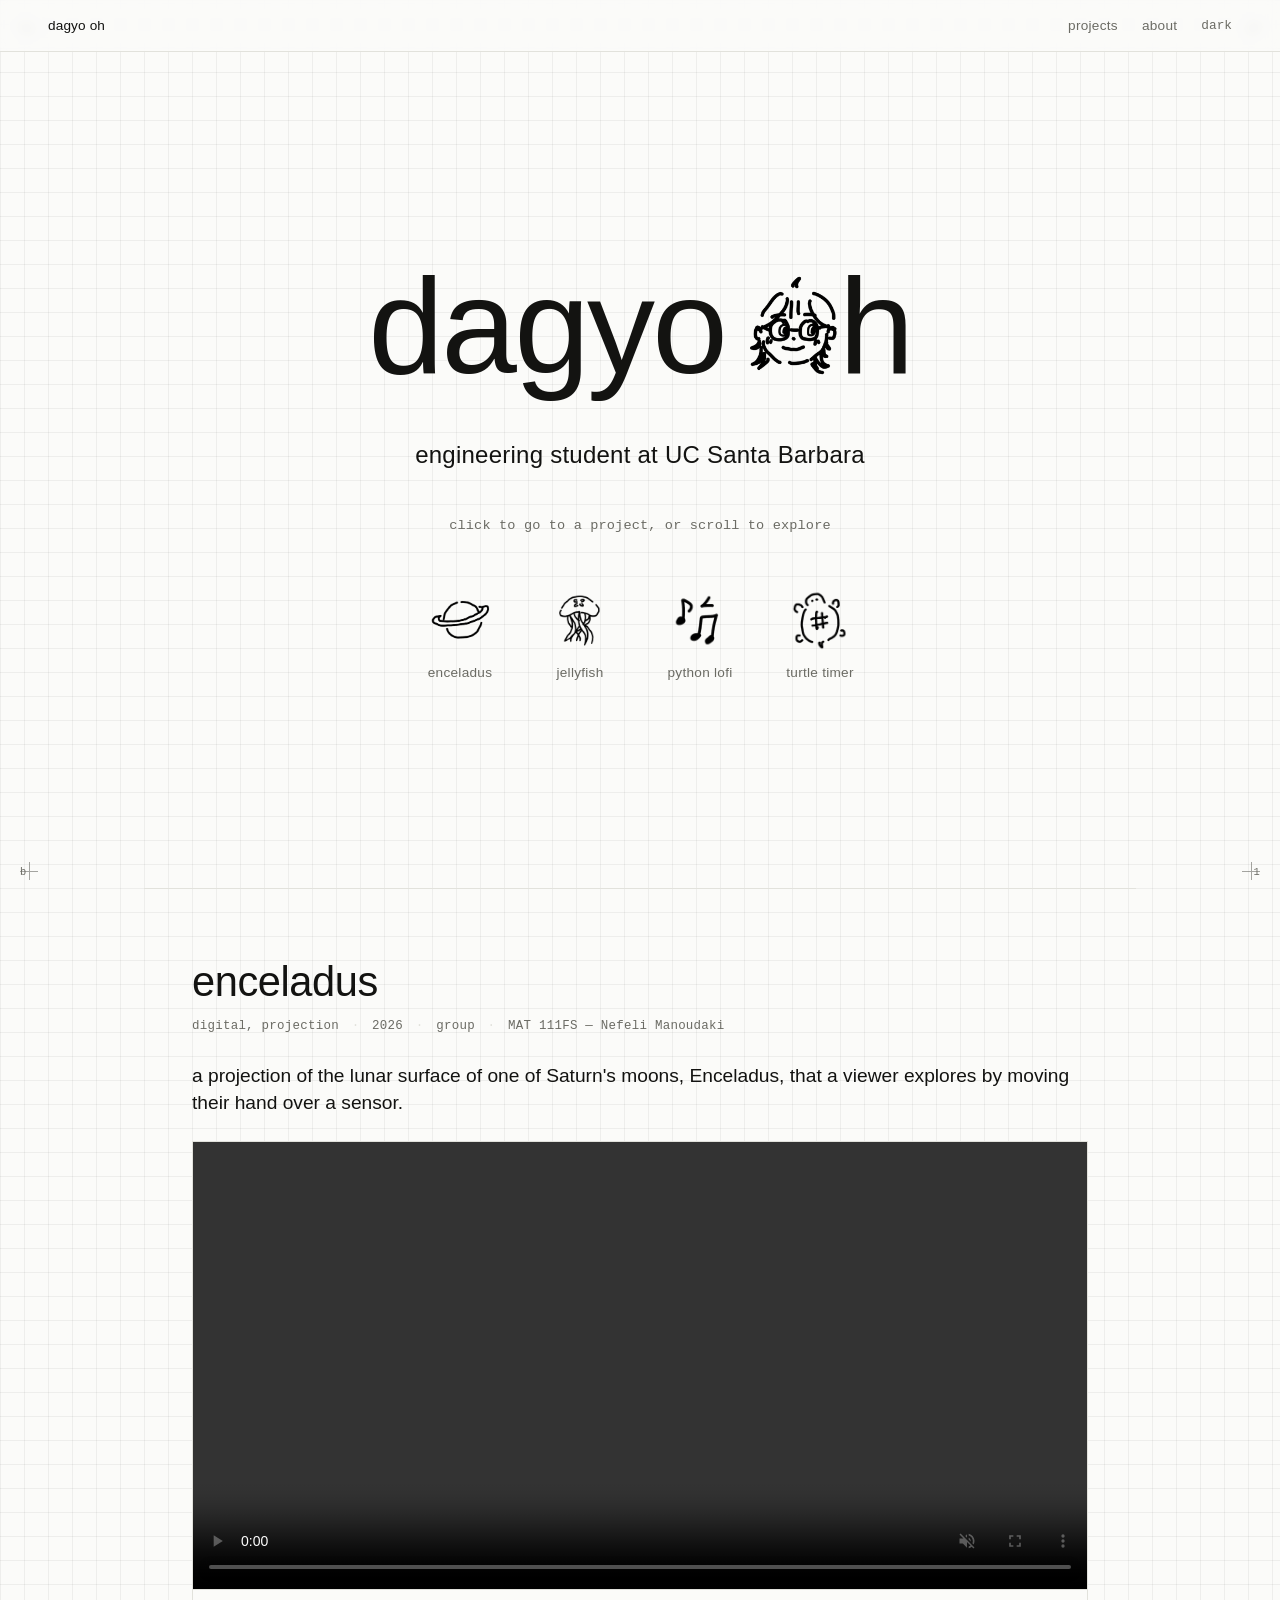
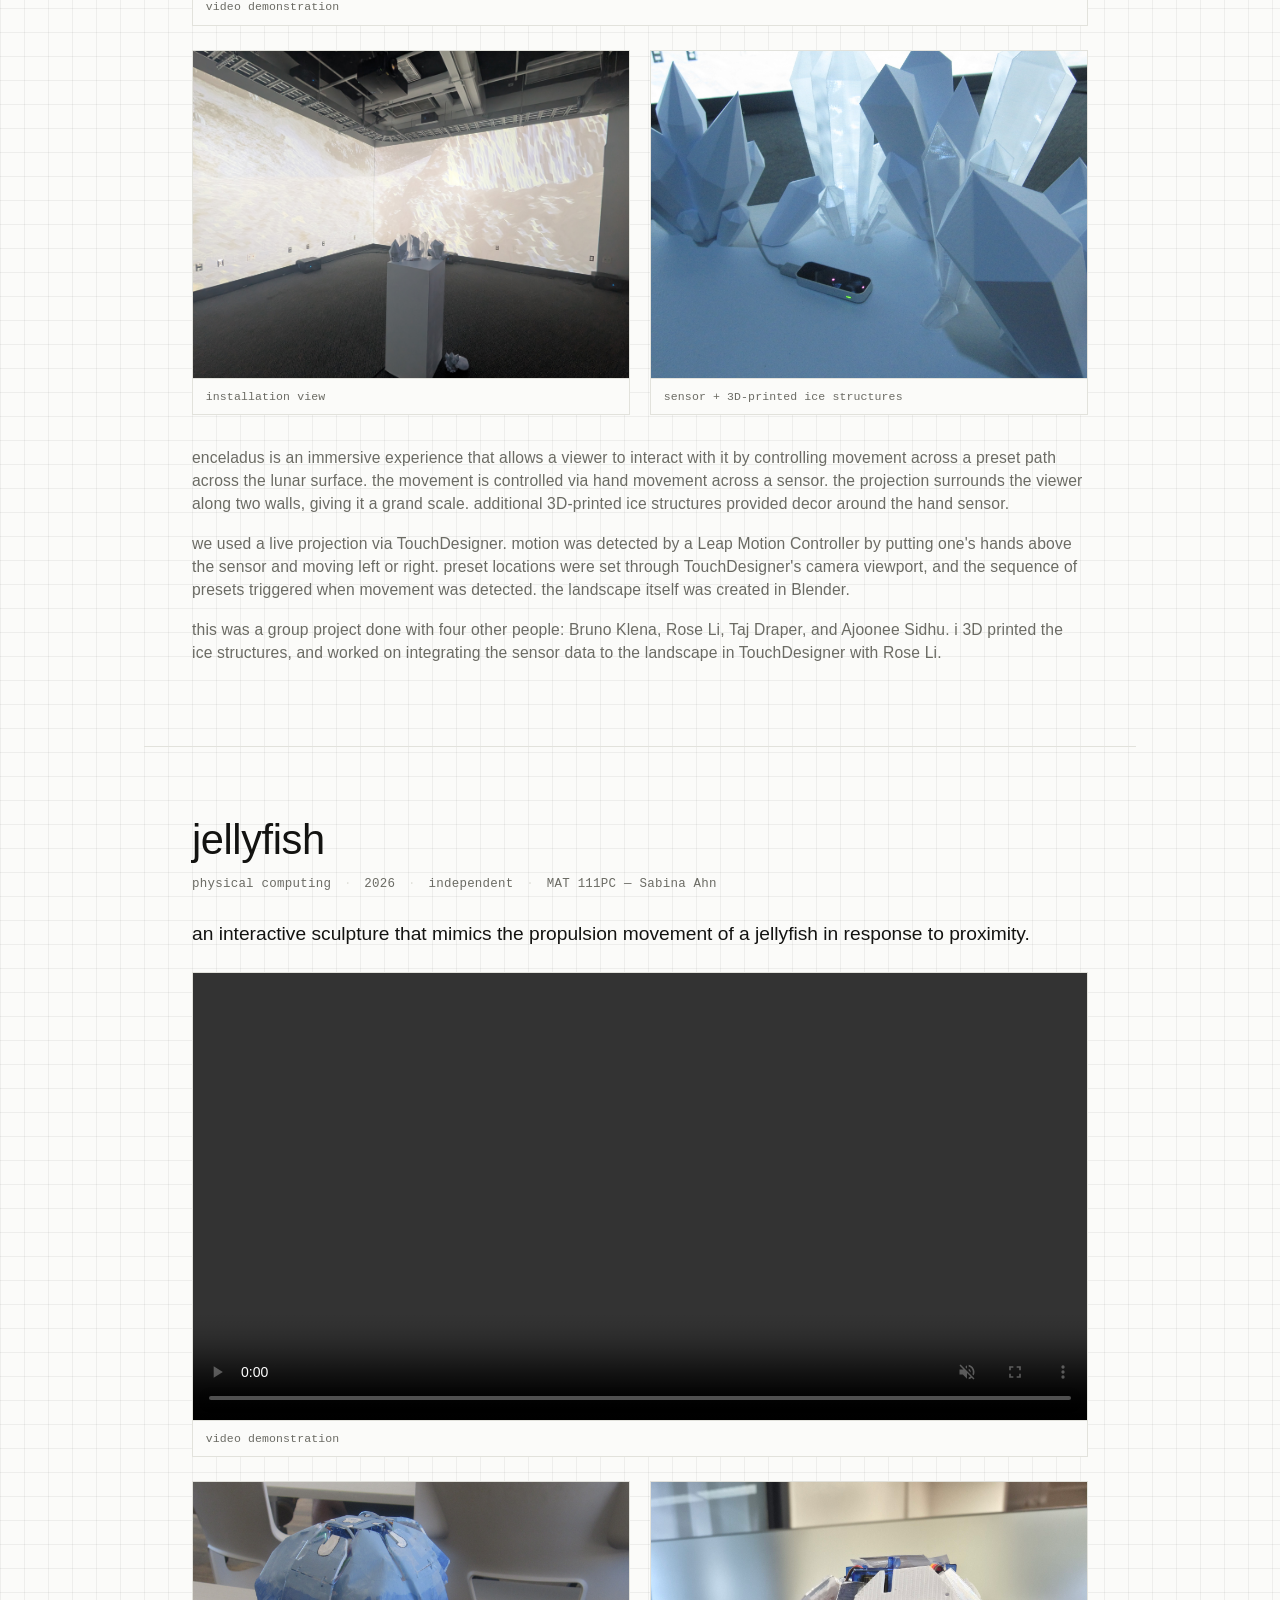
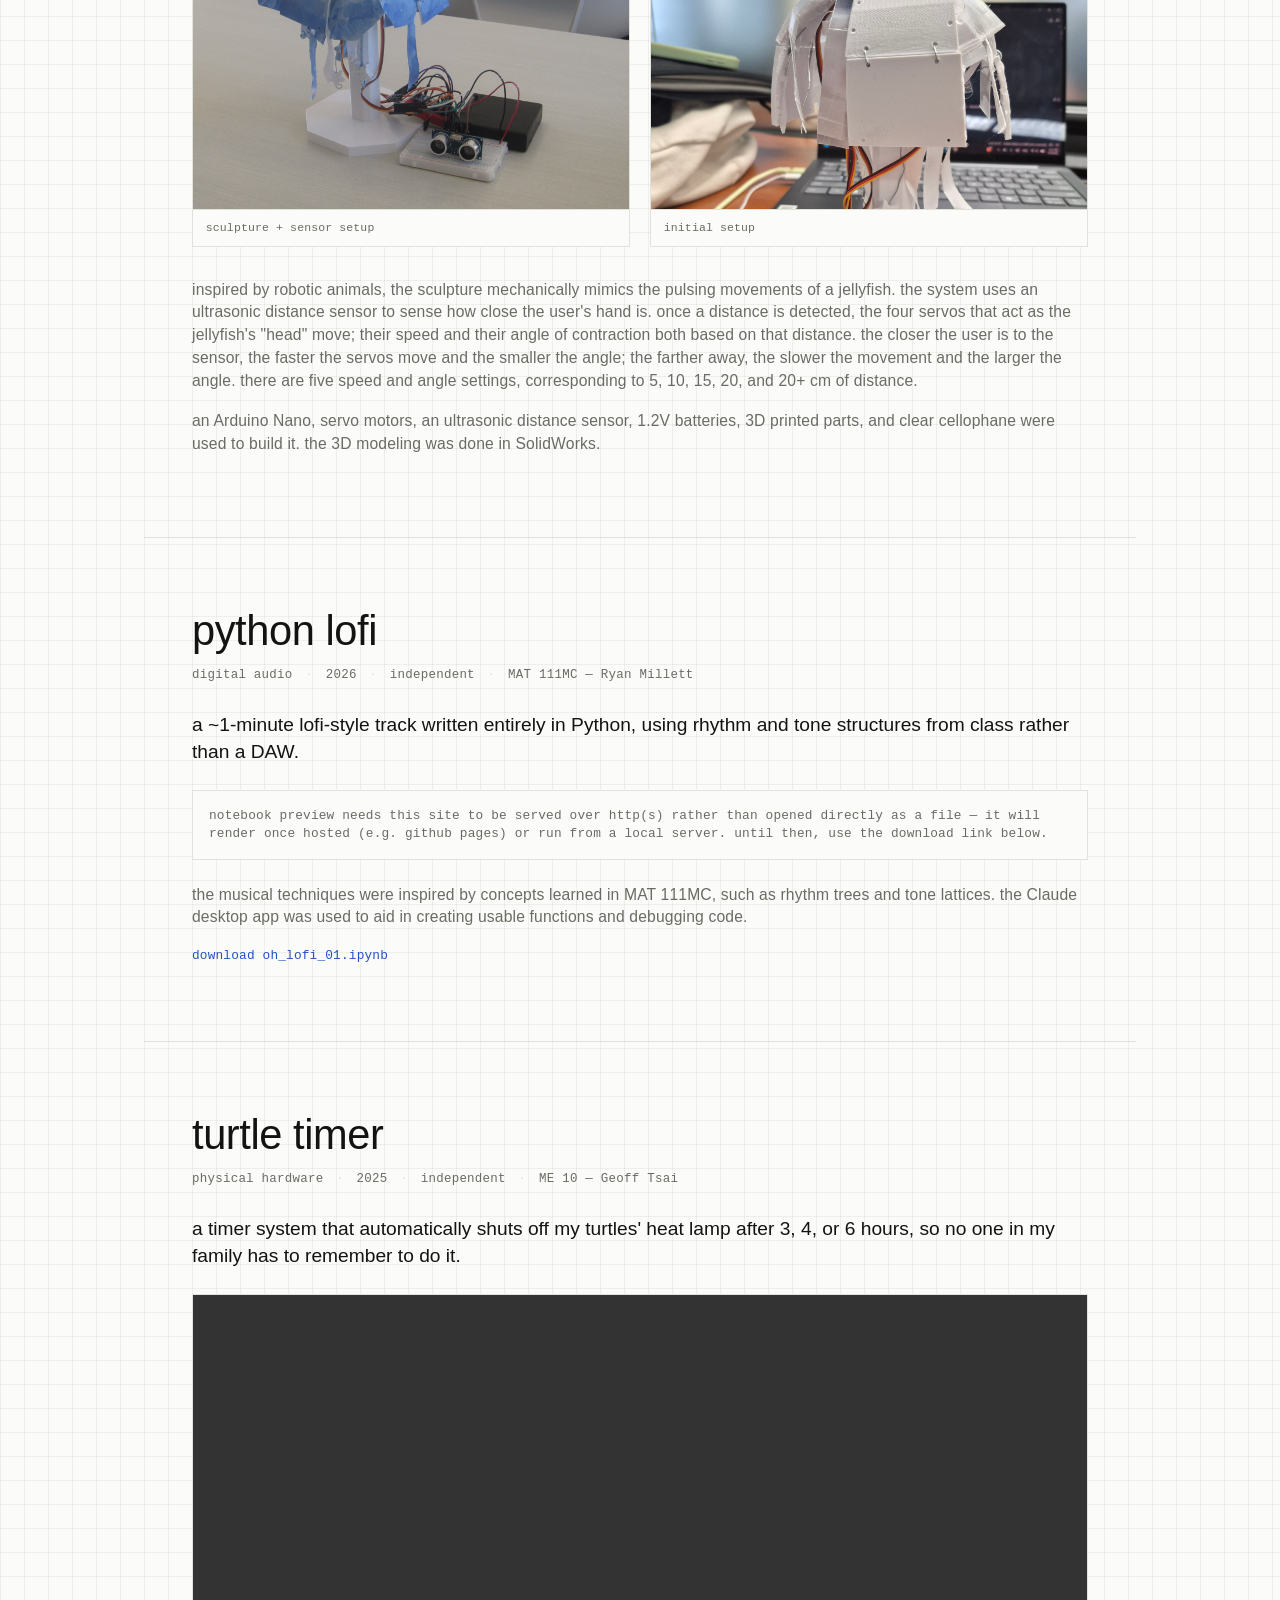
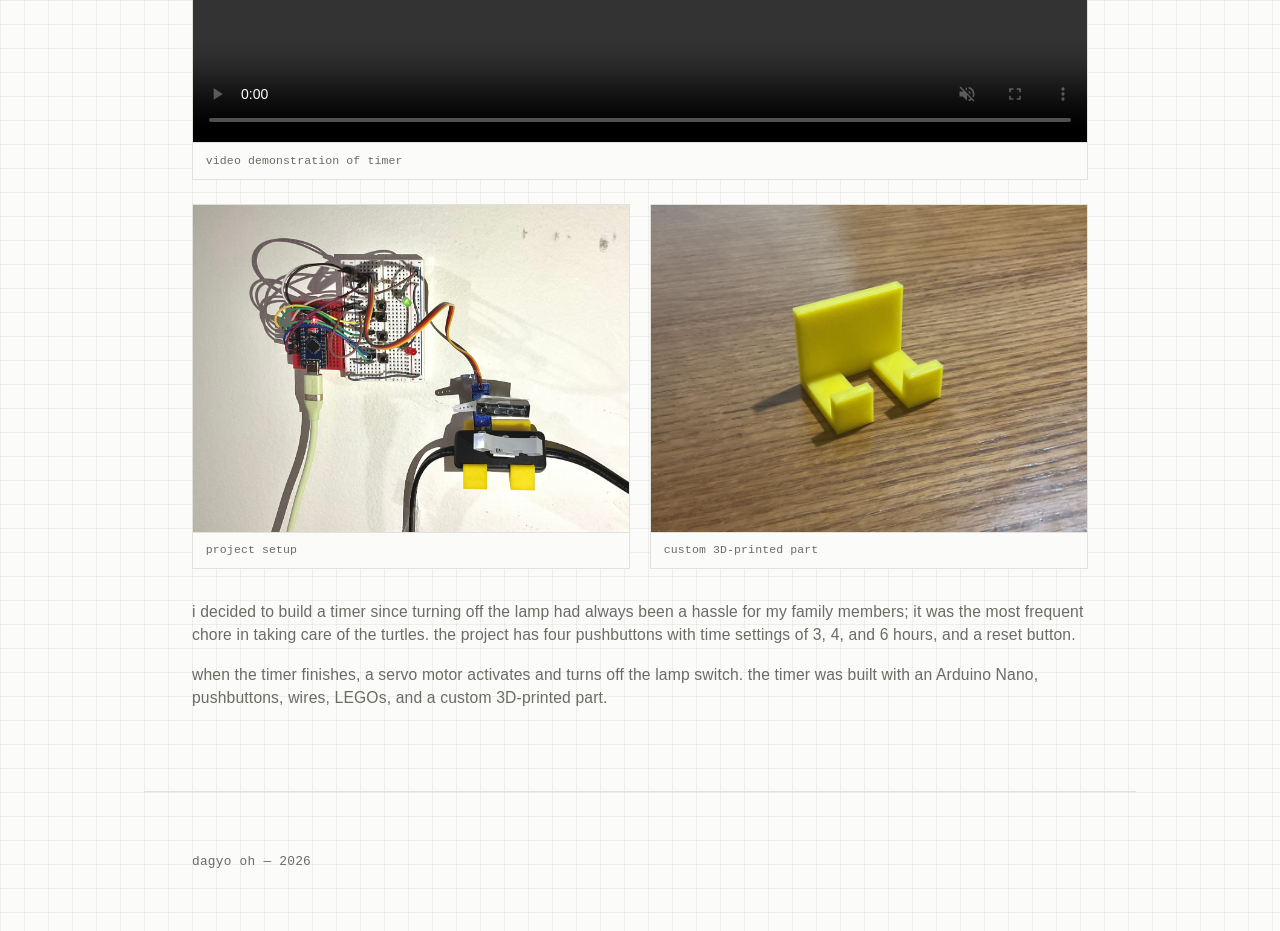
==== commit a19490db: "Update index.html" ====
--- a/index.html
+++ b/index.html
@@ -152,7 +152,8 @@
           <figcaption>sculpture + sensor setup</figcaption>
         </figure>
         <figure>
-          <img src="media/oh_jellyfish_05.jpg" alt="Jellyfish sculpture before adding cellophane and paint">
+          <!-- HTML -->
+          <img src="media/oh_jellyfish_05.jpg" class="img-top-align" alt="Jellyfish prototype assembly">
           <figcaption>initial setup</figcaption>
         </figure>
       </div>
--- a/style.css
+++ b/style.css
@@ -313,6 +313,11 @@
 }
 
 /* ---------- Projects Detail Section ---------- */
+/* CSS */
+.img-top-align {
+  object-position: top !important;
+}
+
 
 .project {
   padding: 4rem var(--edge);
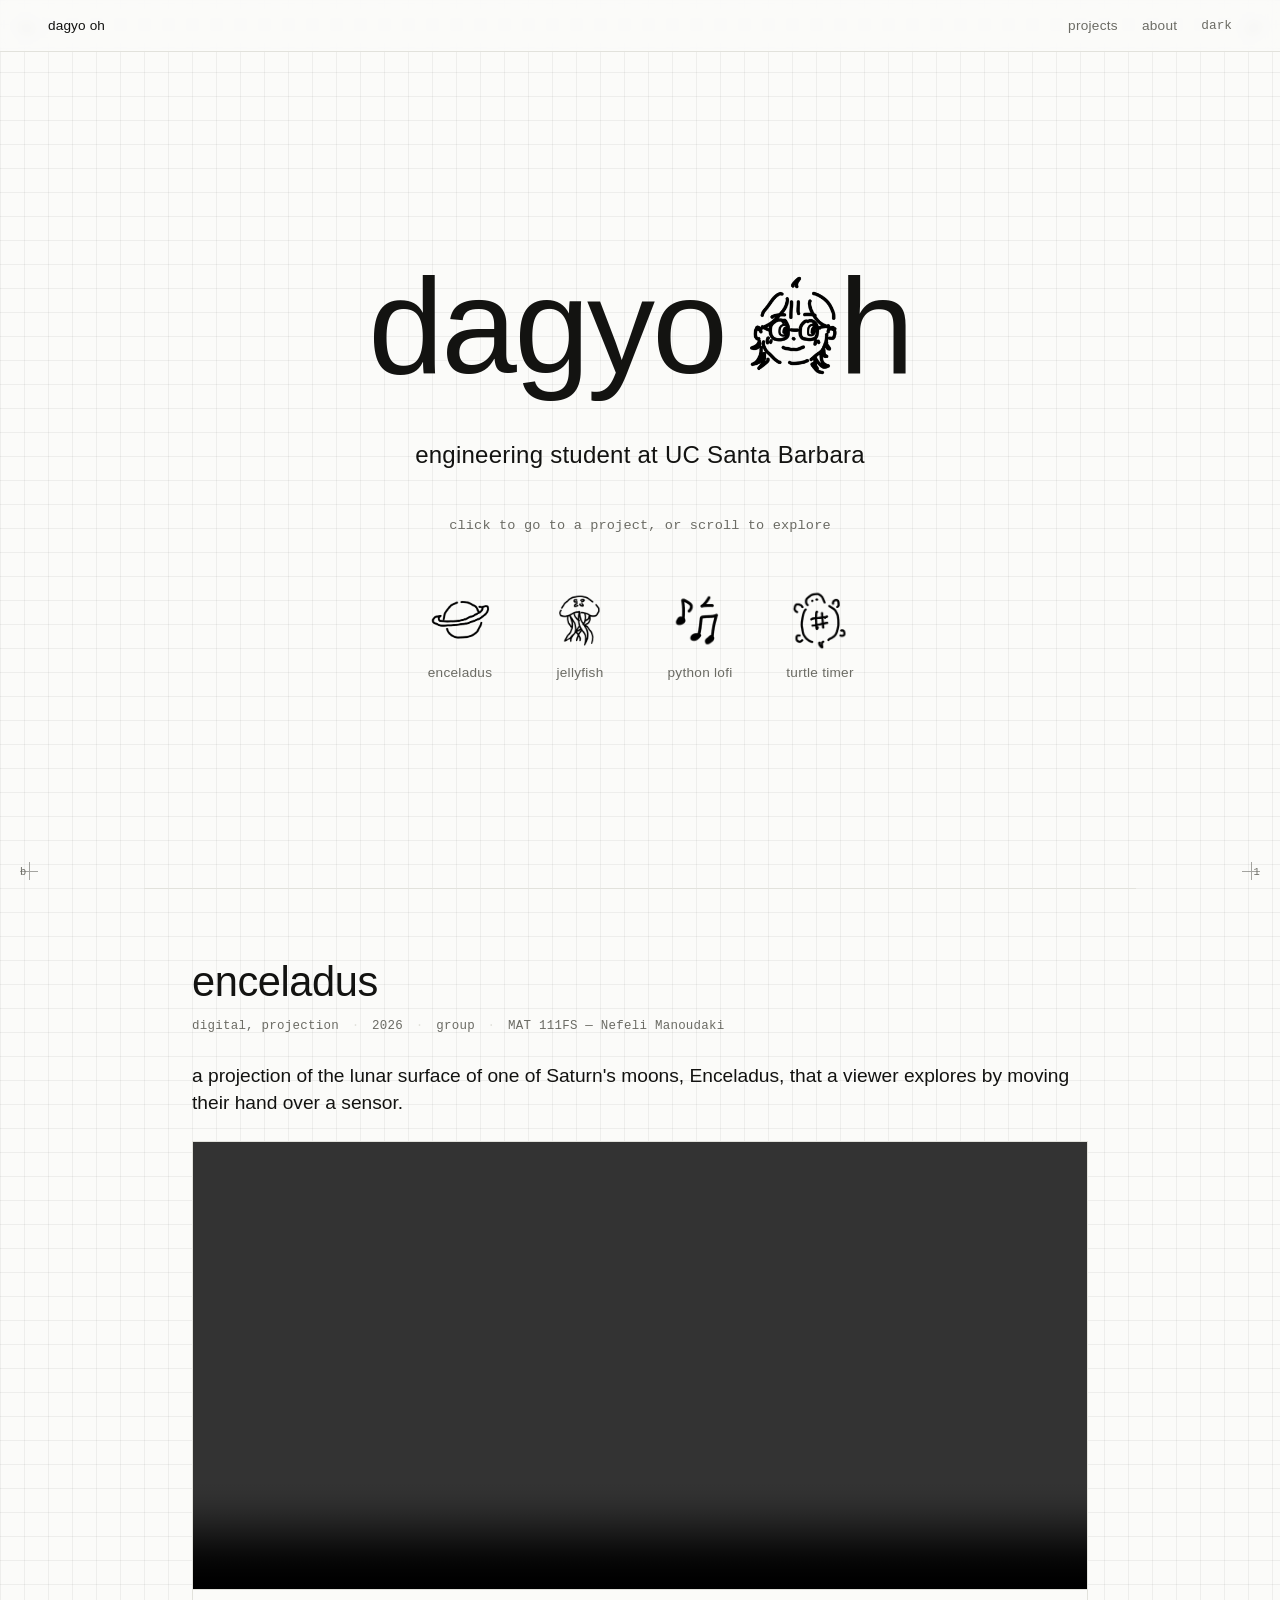
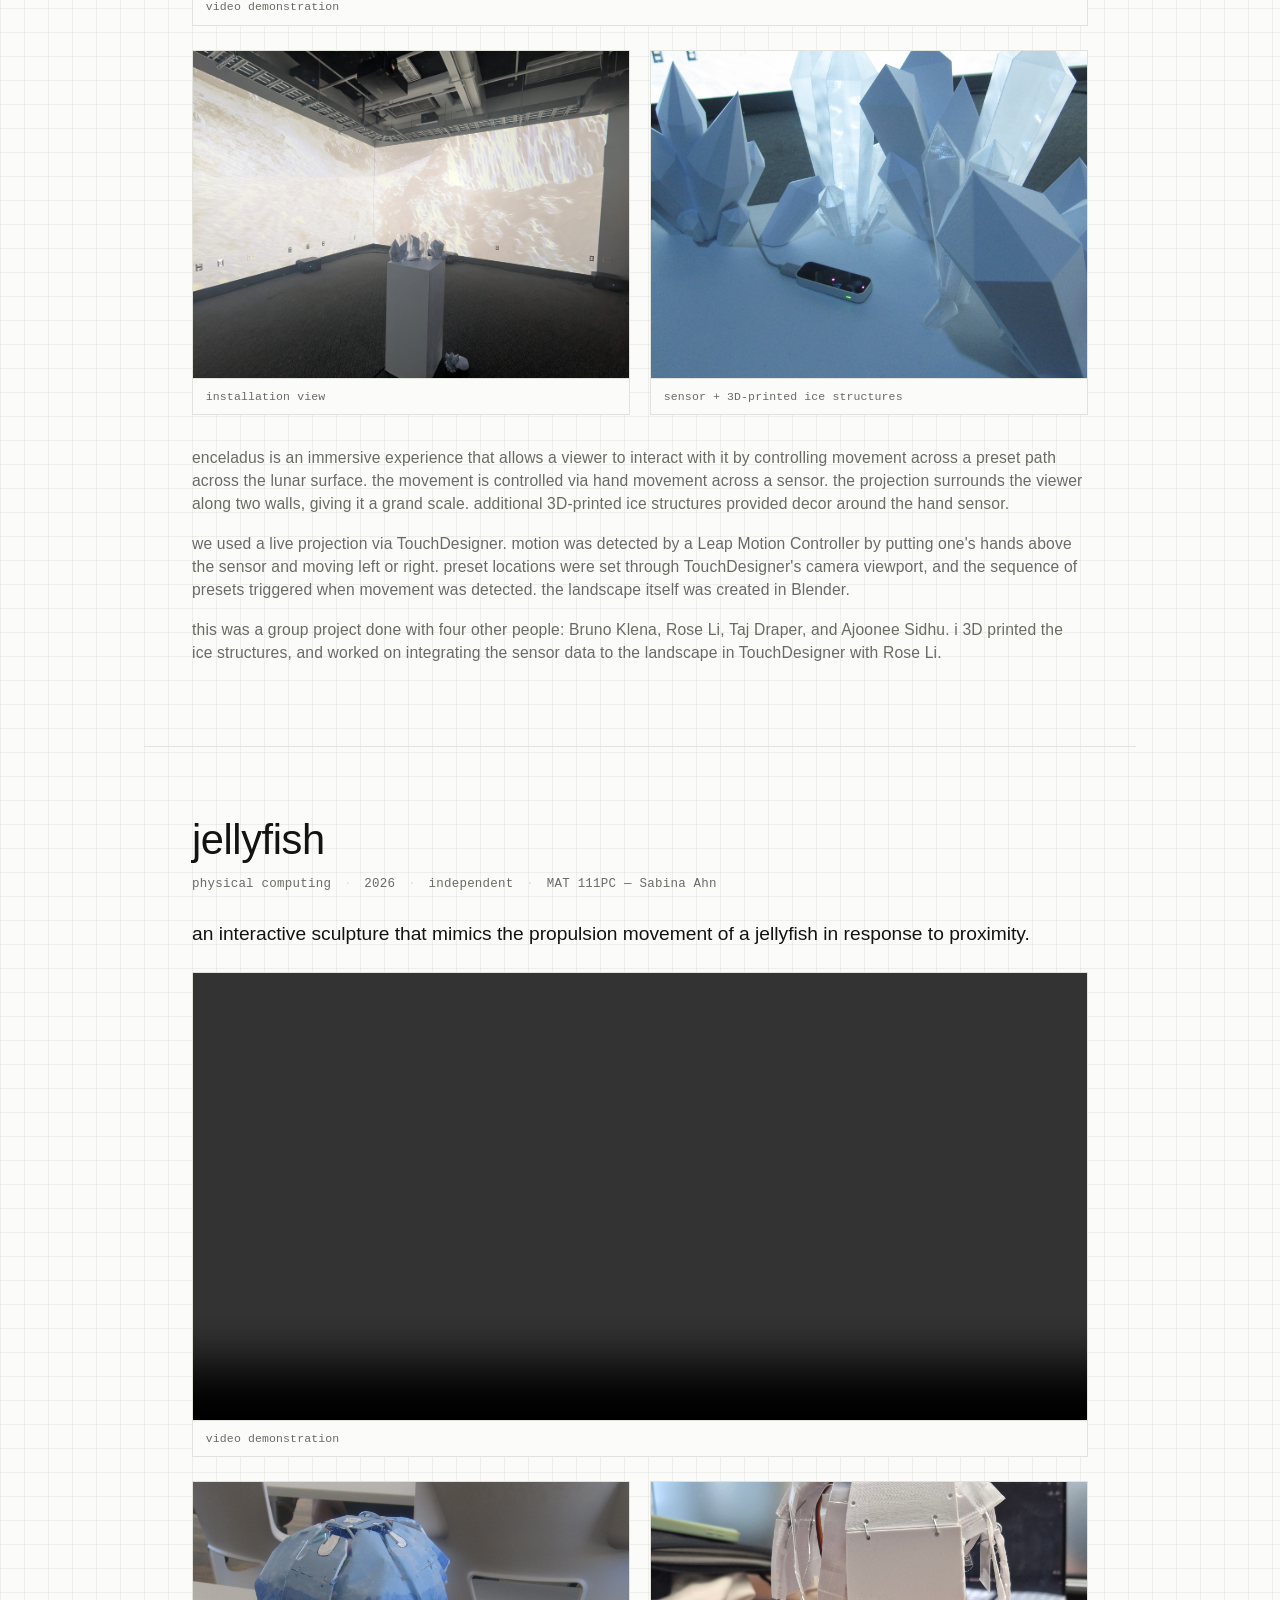
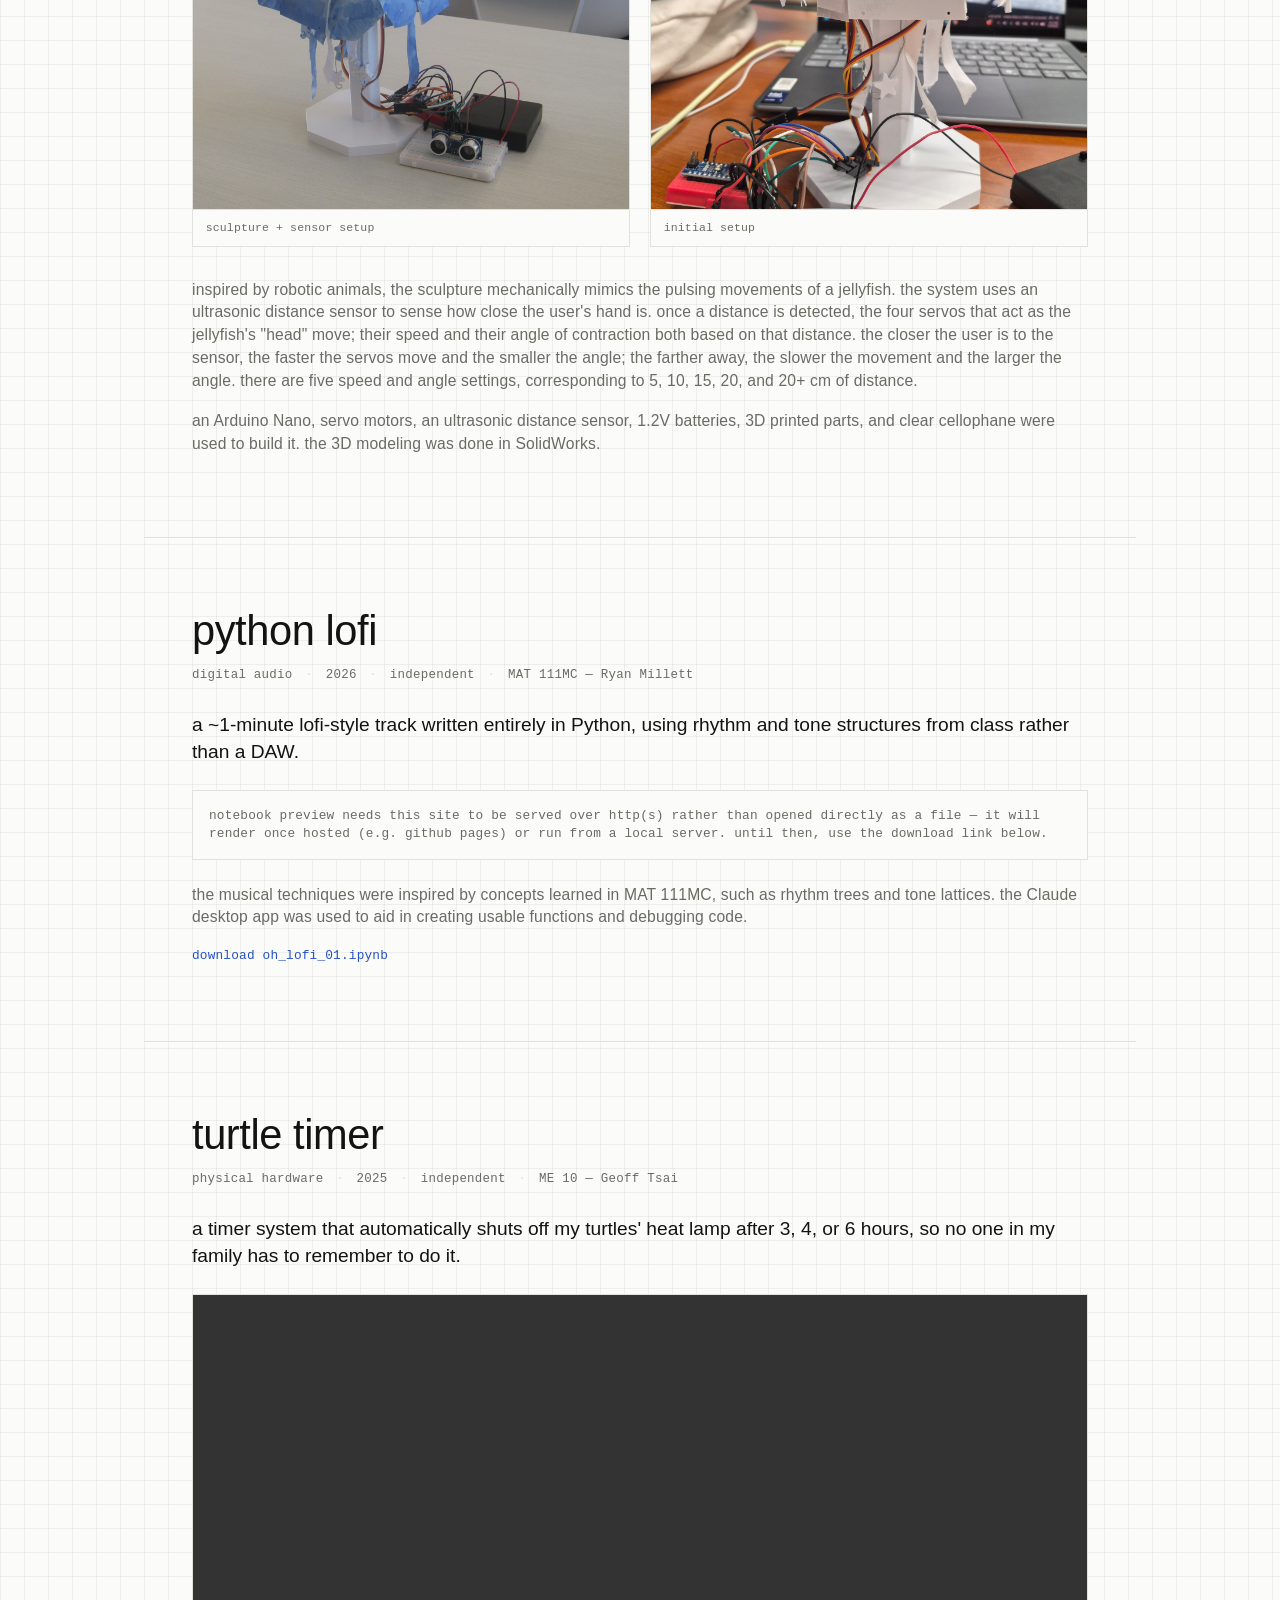
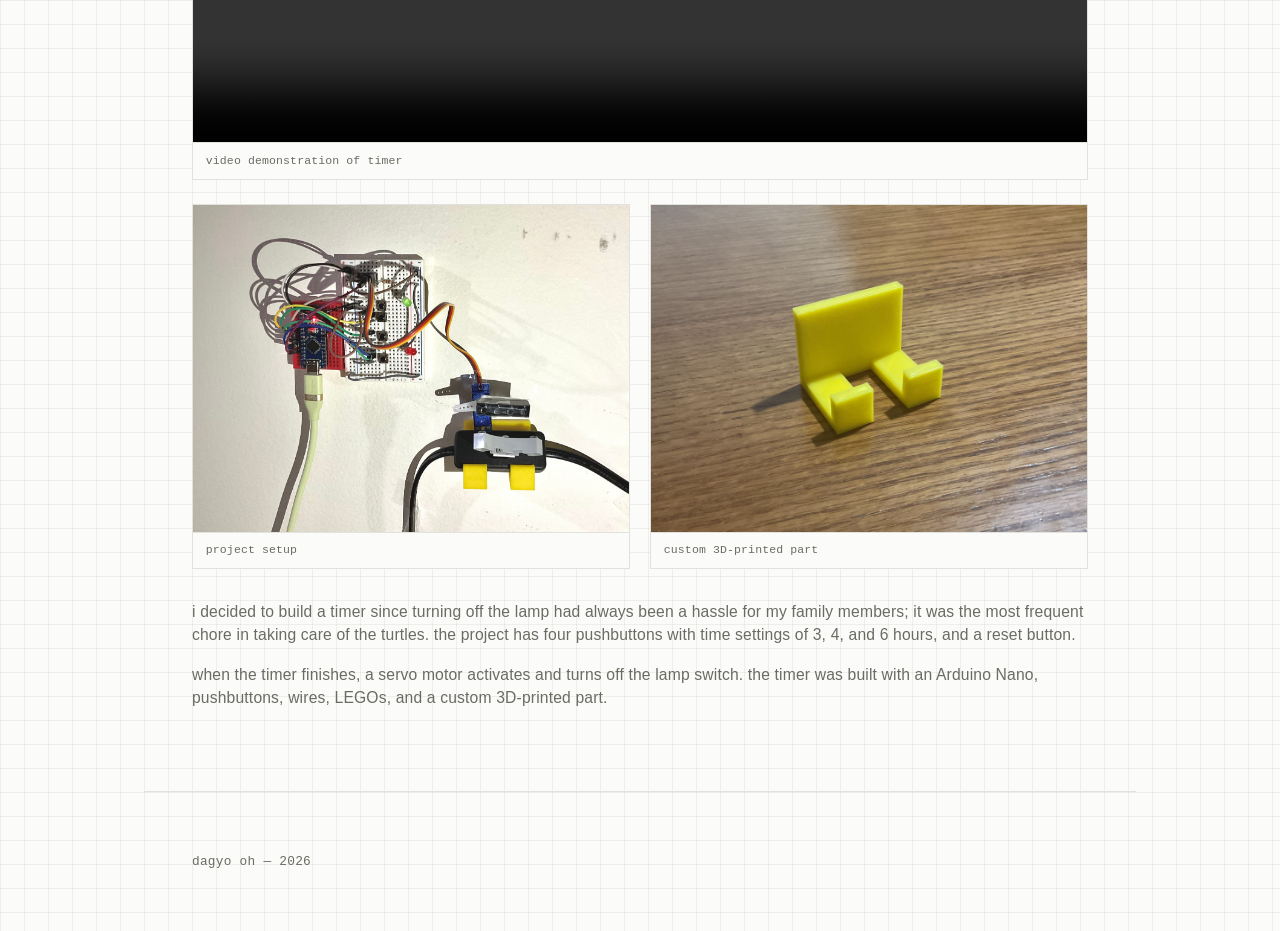
==== commit d4499945: "Update index.html" ====
--- a/index.html
+++ b/index.html
@@ -152,8 +152,7 @@
           <figcaption>sculpture + sensor setup</figcaption>
         </figure>
         <figure>
-          <!-- HTML -->
-          <img src="media/oh_jellyfish_05.jpg" class="img-top-align" alt="Jellyfish prototype assembly">
+          <img src="media/oh_jellyfish_05.jpg" alt="Jellyfish prototype assembly">
           <figcaption>initial setup</figcaption>
         </figure>
       </div>
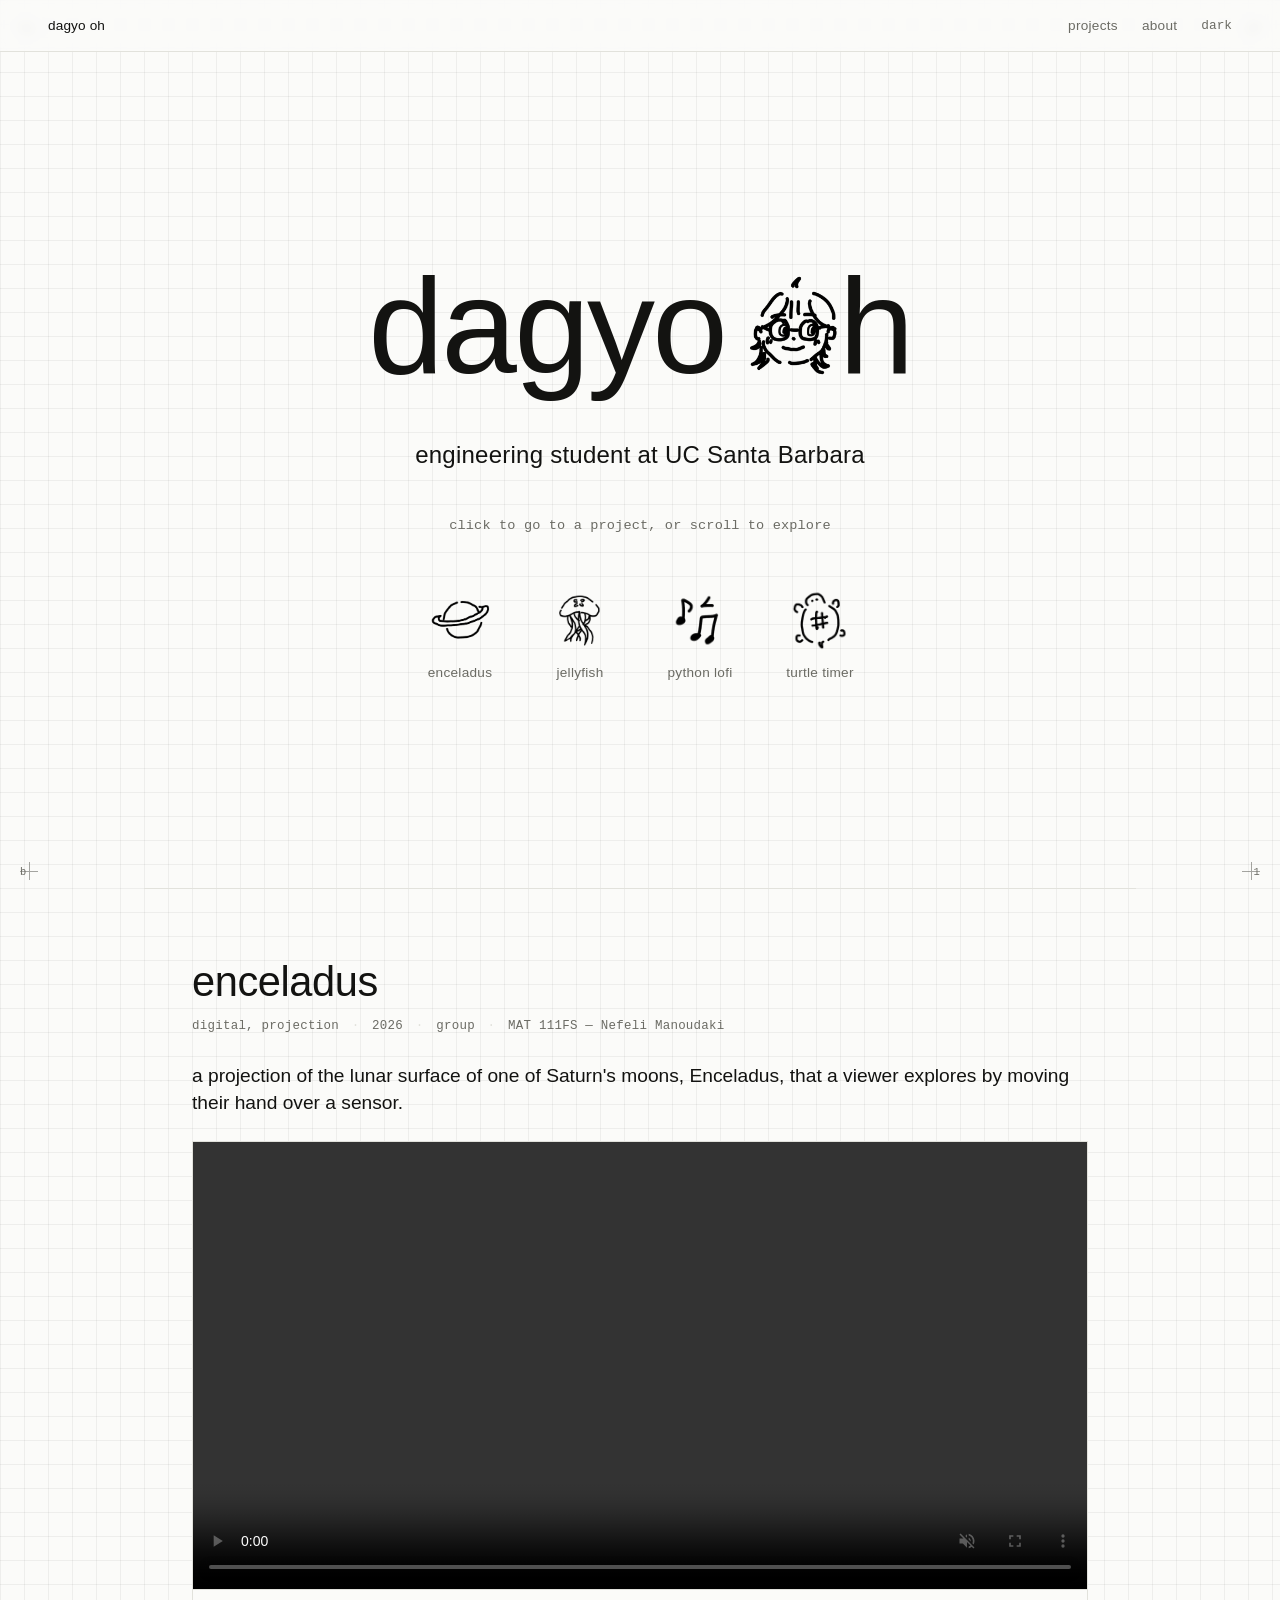
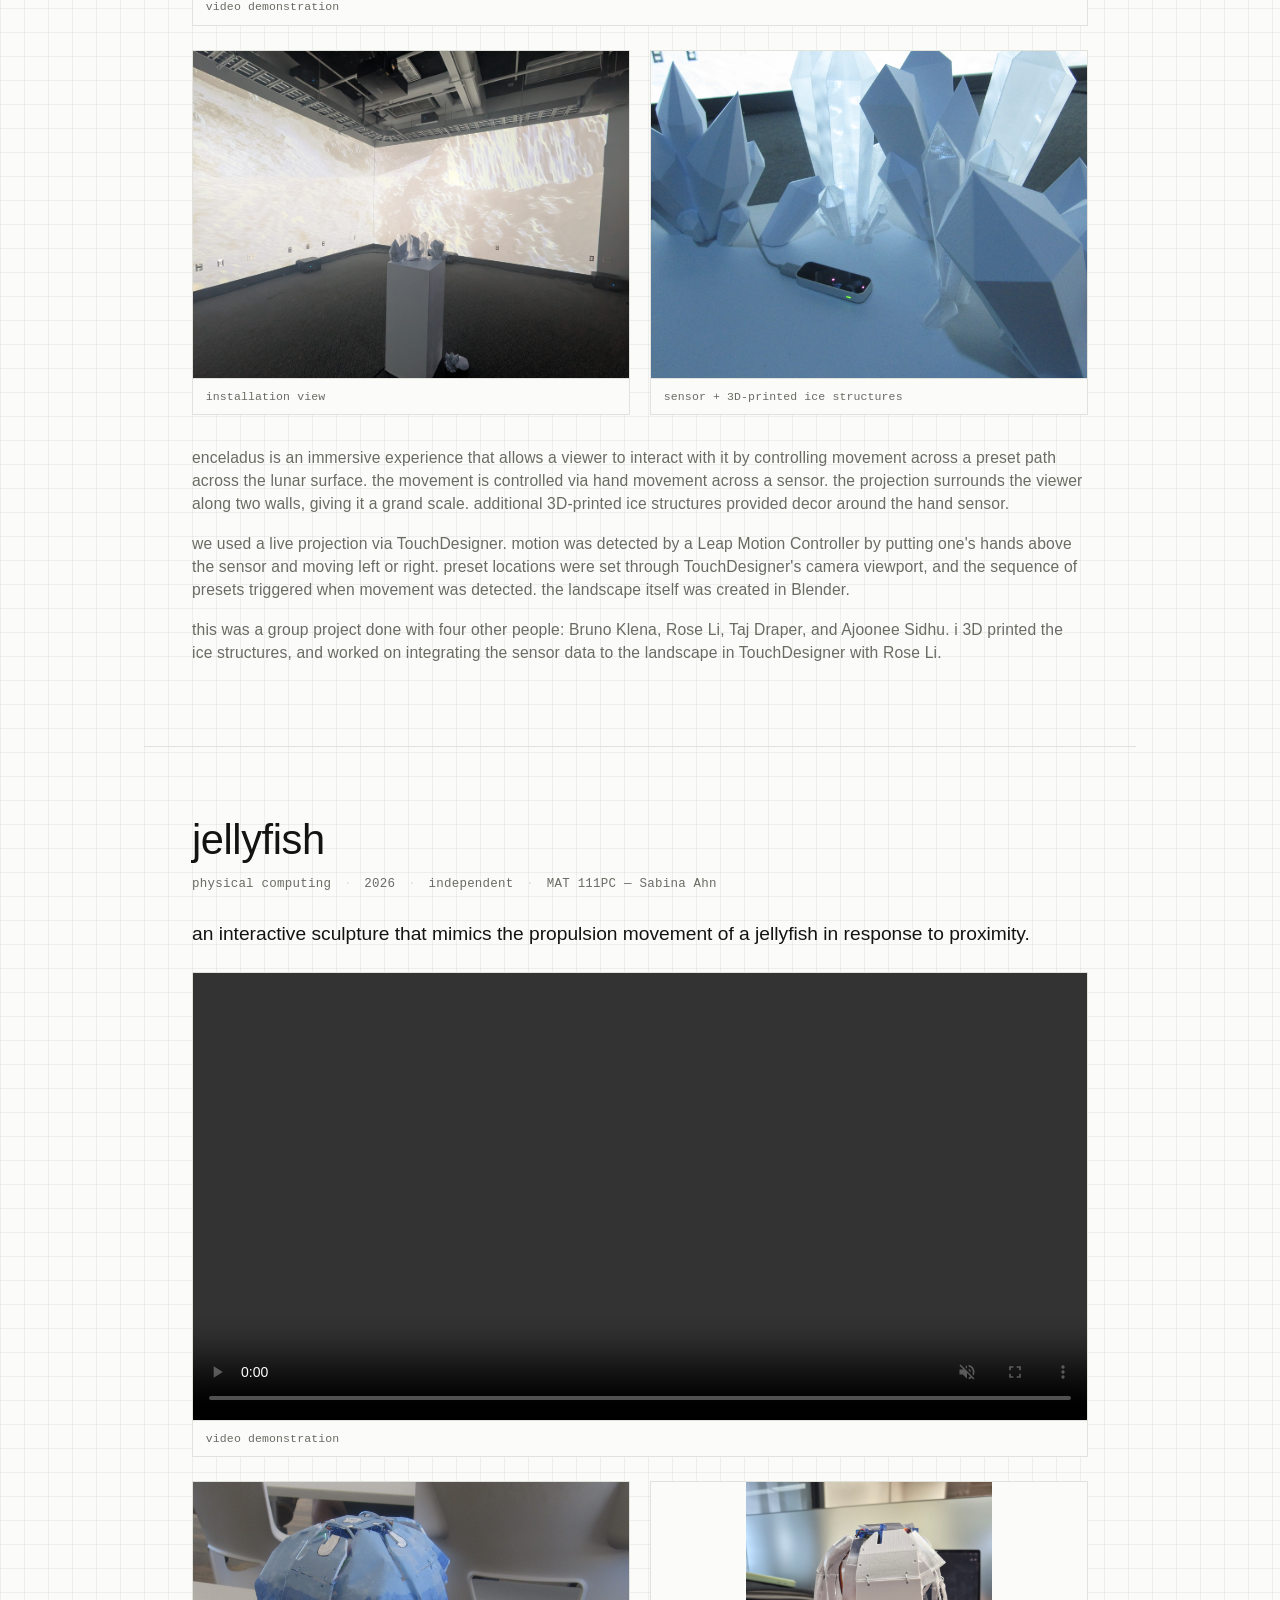
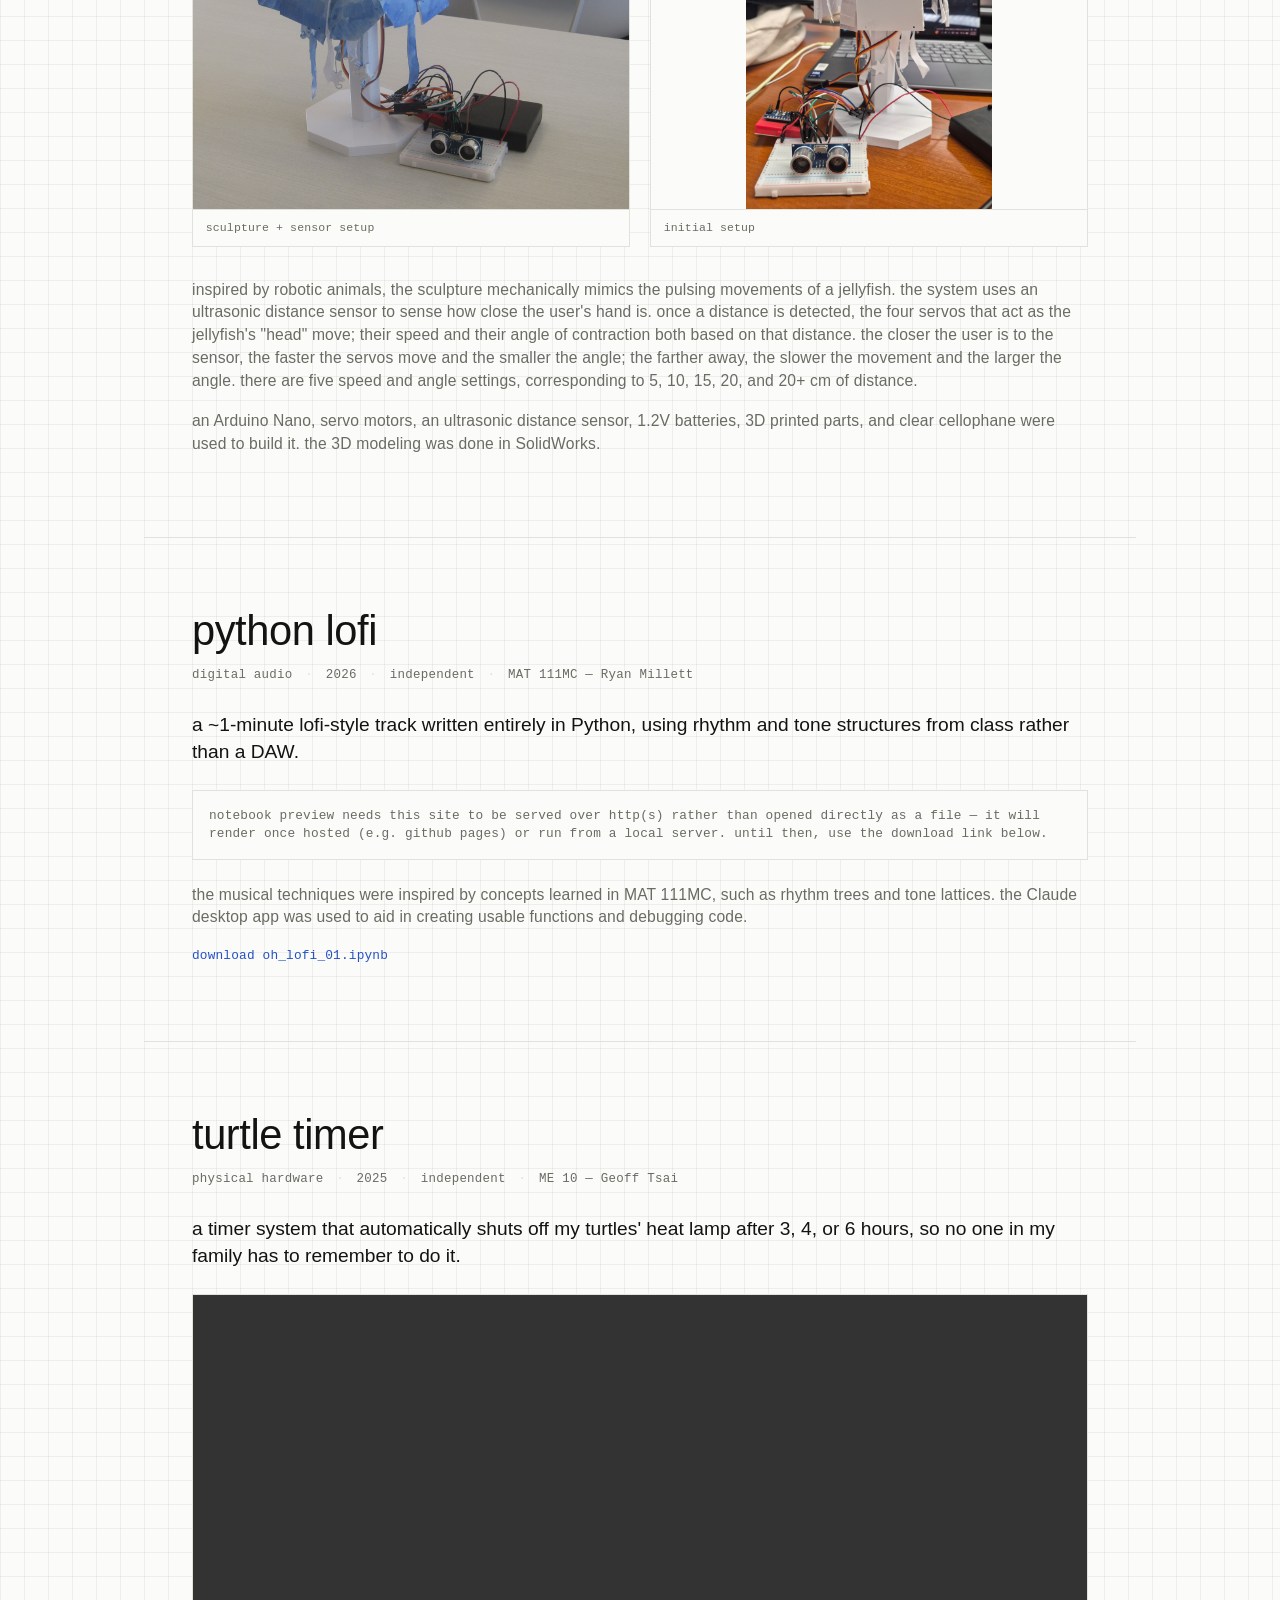
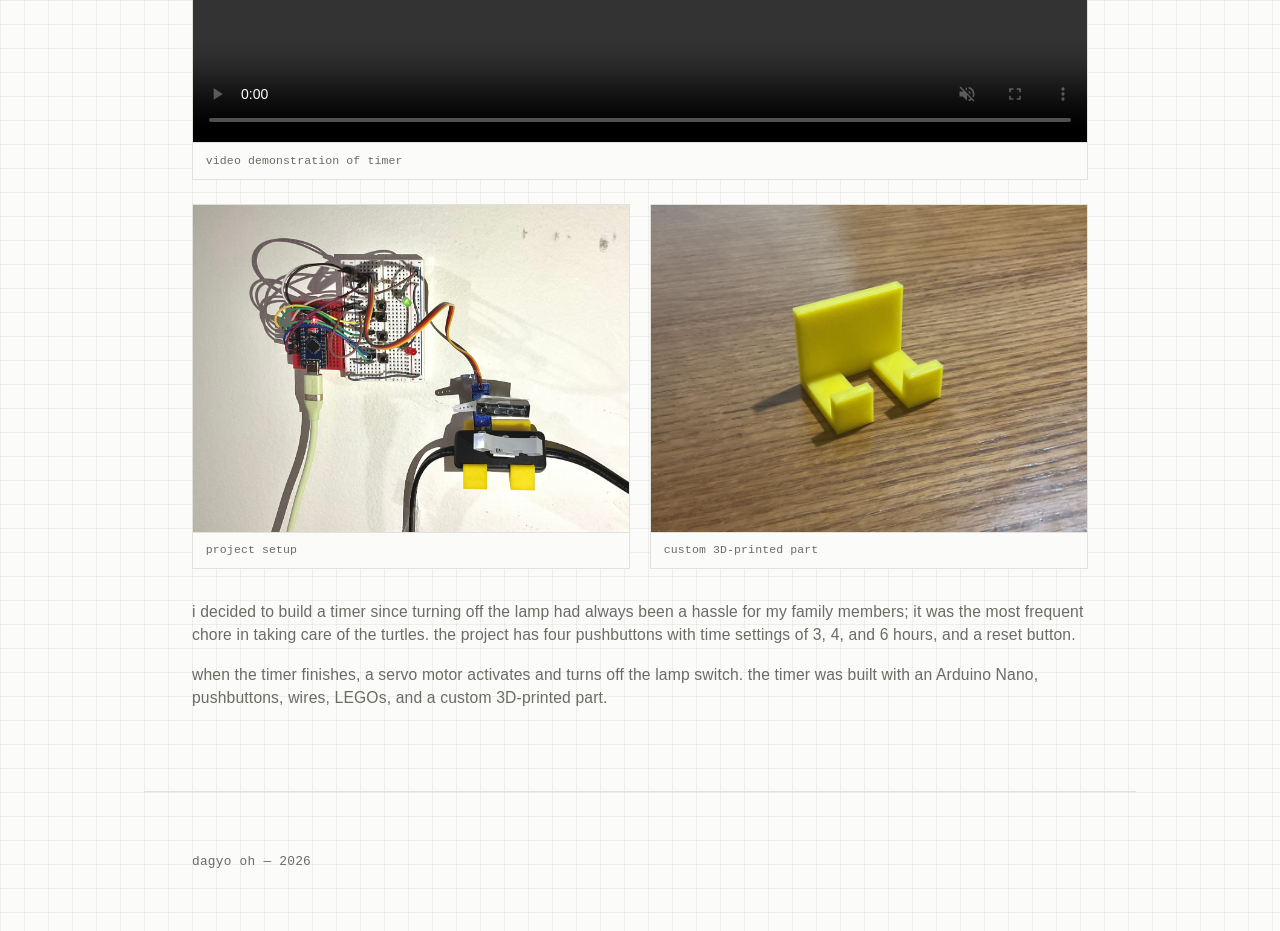
==== commit 43a4d464: "Update index.html" ====
--- a/index.html
+++ b/index.html
@@ -152,7 +152,7 @@
           <figcaption>sculpture + sensor setup</figcaption>
         </figure>
         <figure>
-          <img src="media/oh_jellyfish_05.jpg" alt="Jellyfish prototype assembly">
+          <img src="media/oh_jellyfish_05.jpg" class="img-contain" alt="Jellyfish prototype assembly">
           <figcaption>initial setup</figcaption>
         </figure>
       </div>
--- a/style.css
+++ b/style.css
@@ -313,11 +313,15 @@
 }
 
 /* ---------- Projects Detail Section ---------- */
-/* CSS */
+
 .img-top-align {
   object-position: top !important;
 }
 
+.img-contain {
+  object-fit: contain !important;
+  background: var(--paper);
+}
 
 .project {
   padding: 4rem var(--edge);
@@ -669,4 +673,3 @@
 [data-theme="dark"] .notebook-embed .jp-OutputArea-output img {
   filter: invert(0.9) hue-rotate(180deg);
 }
-
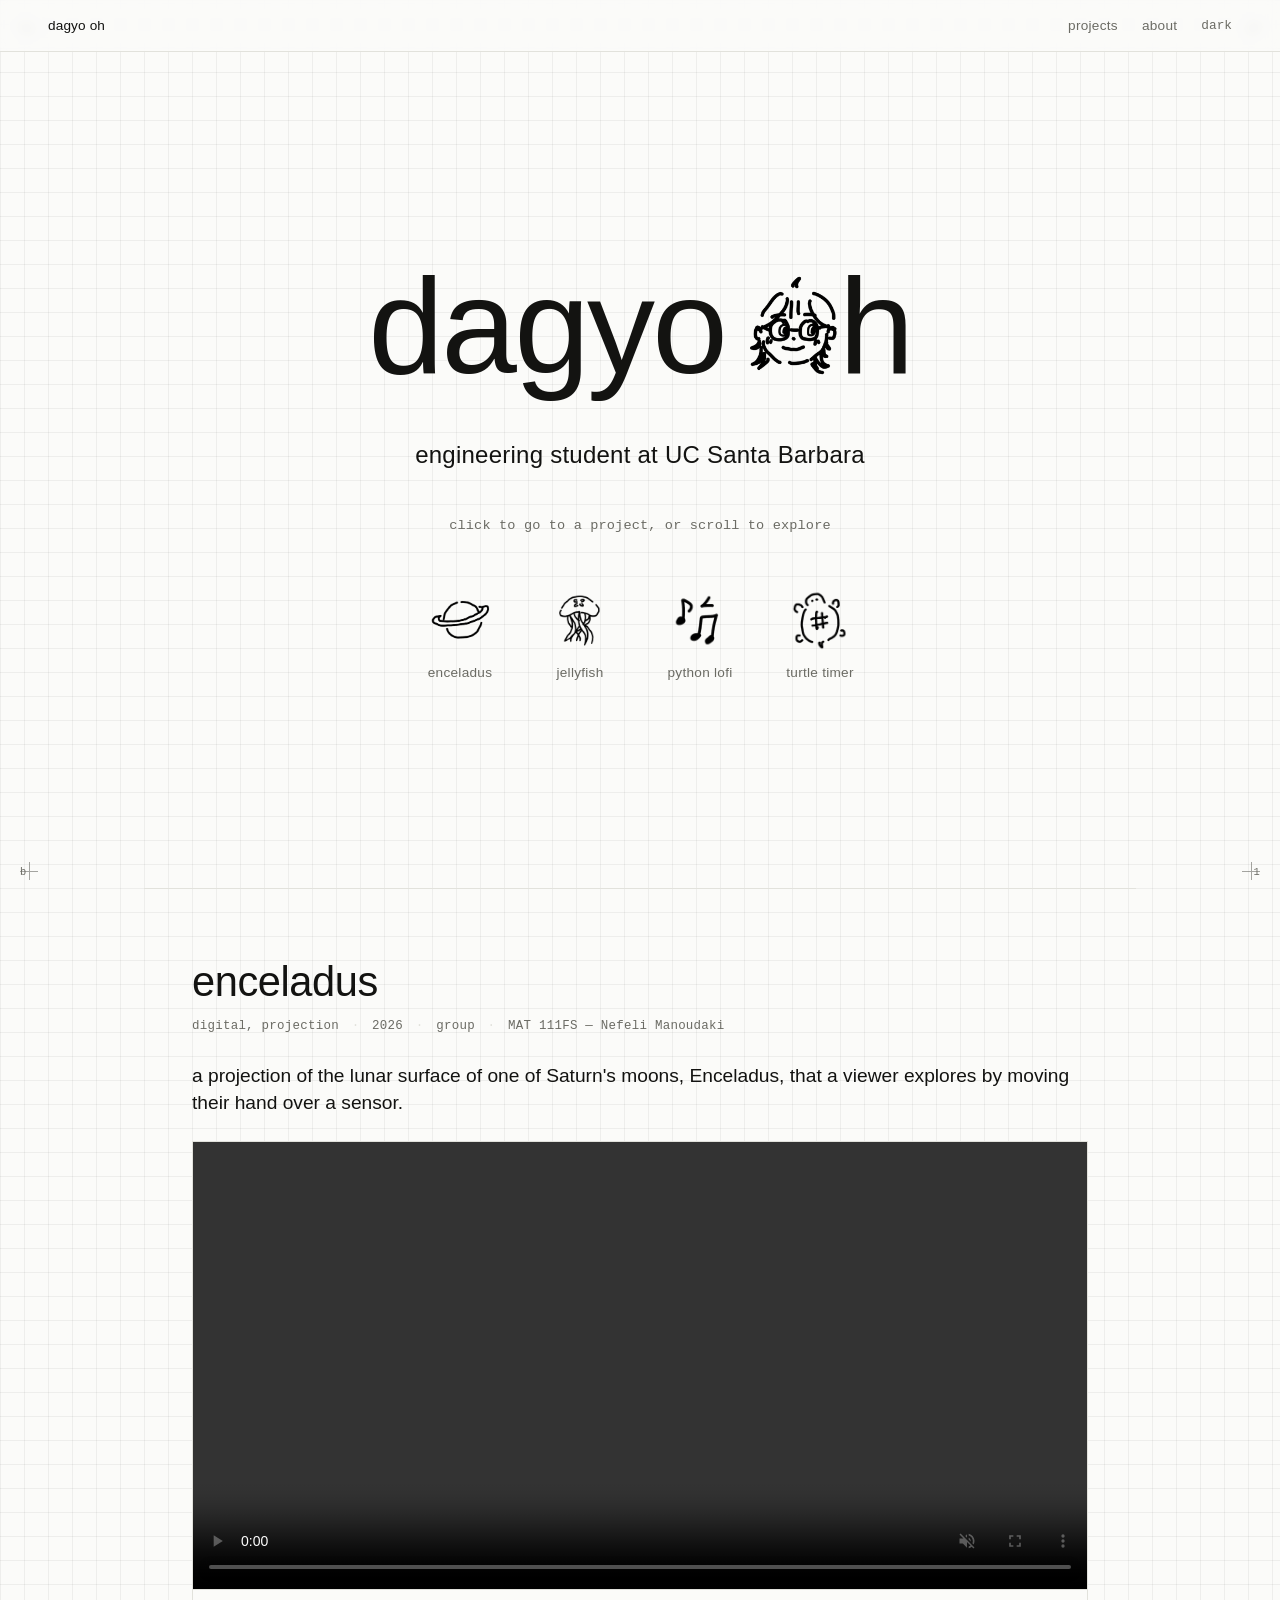
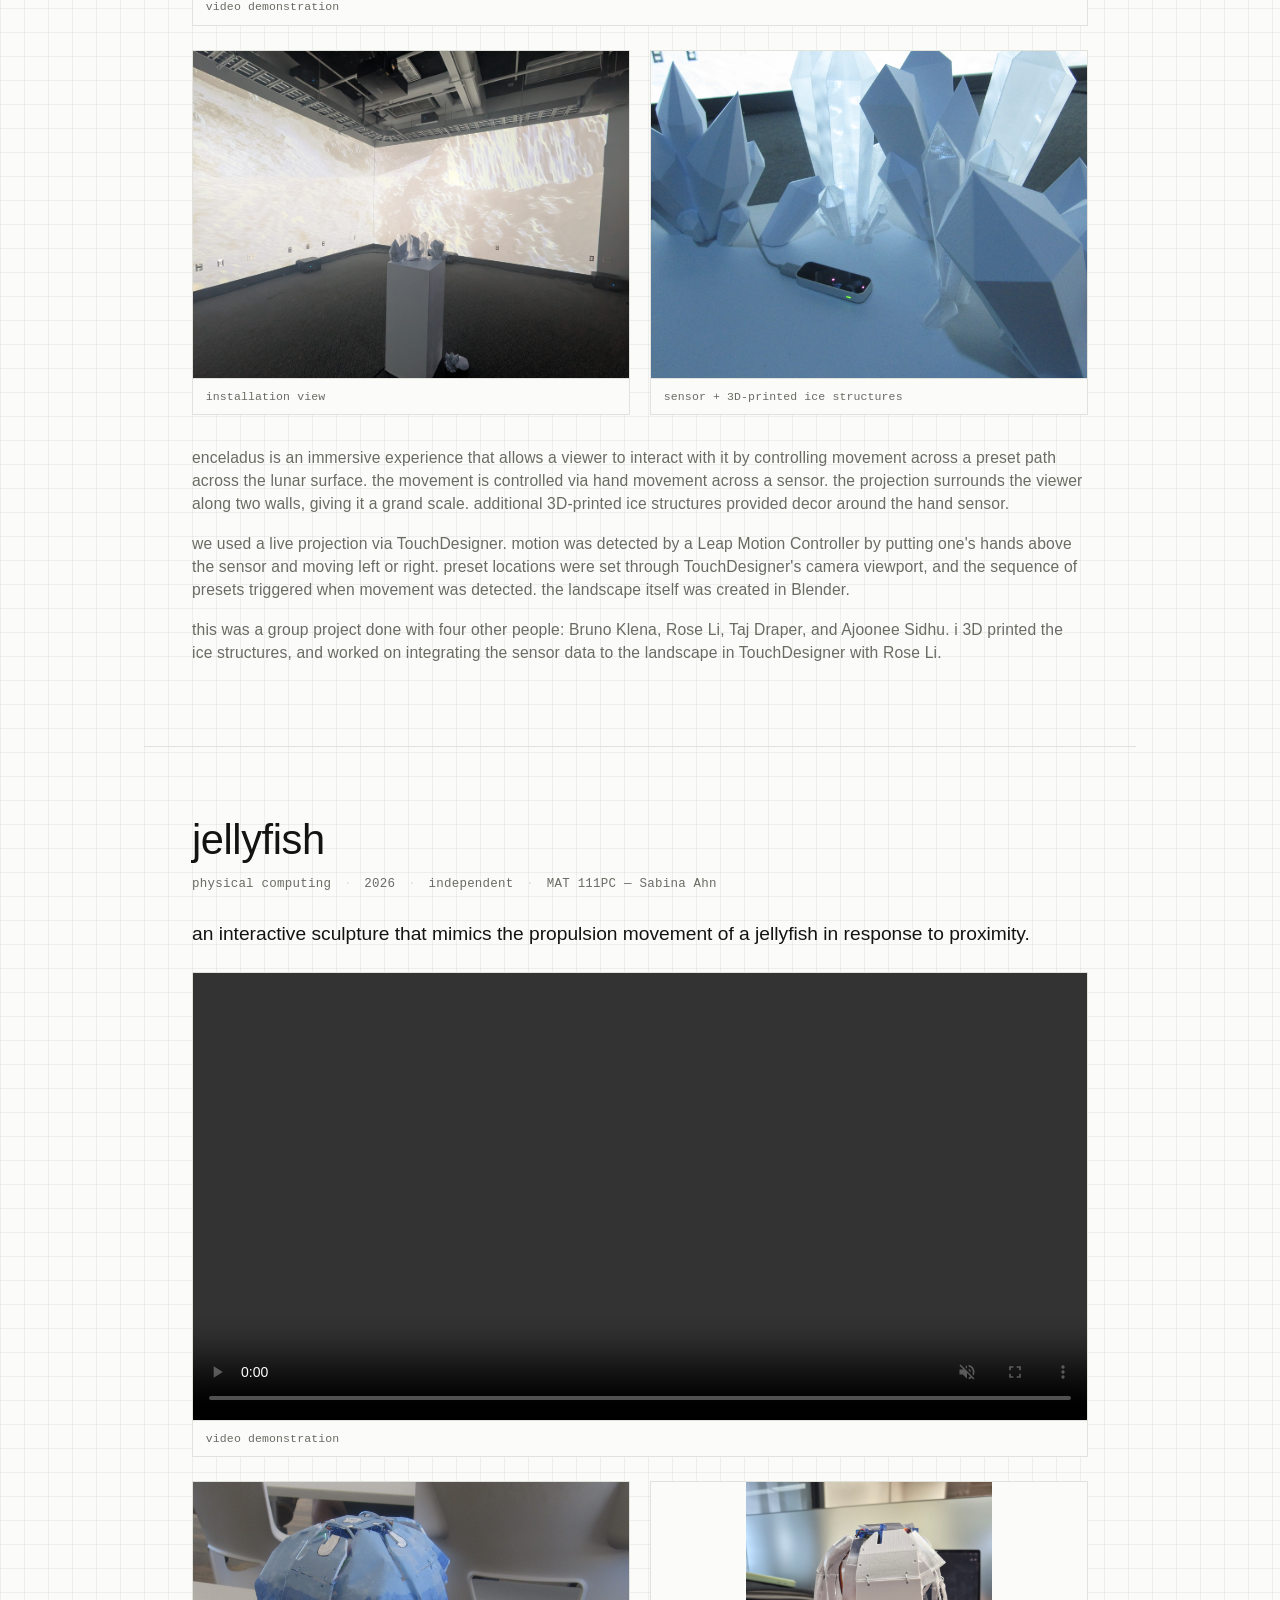
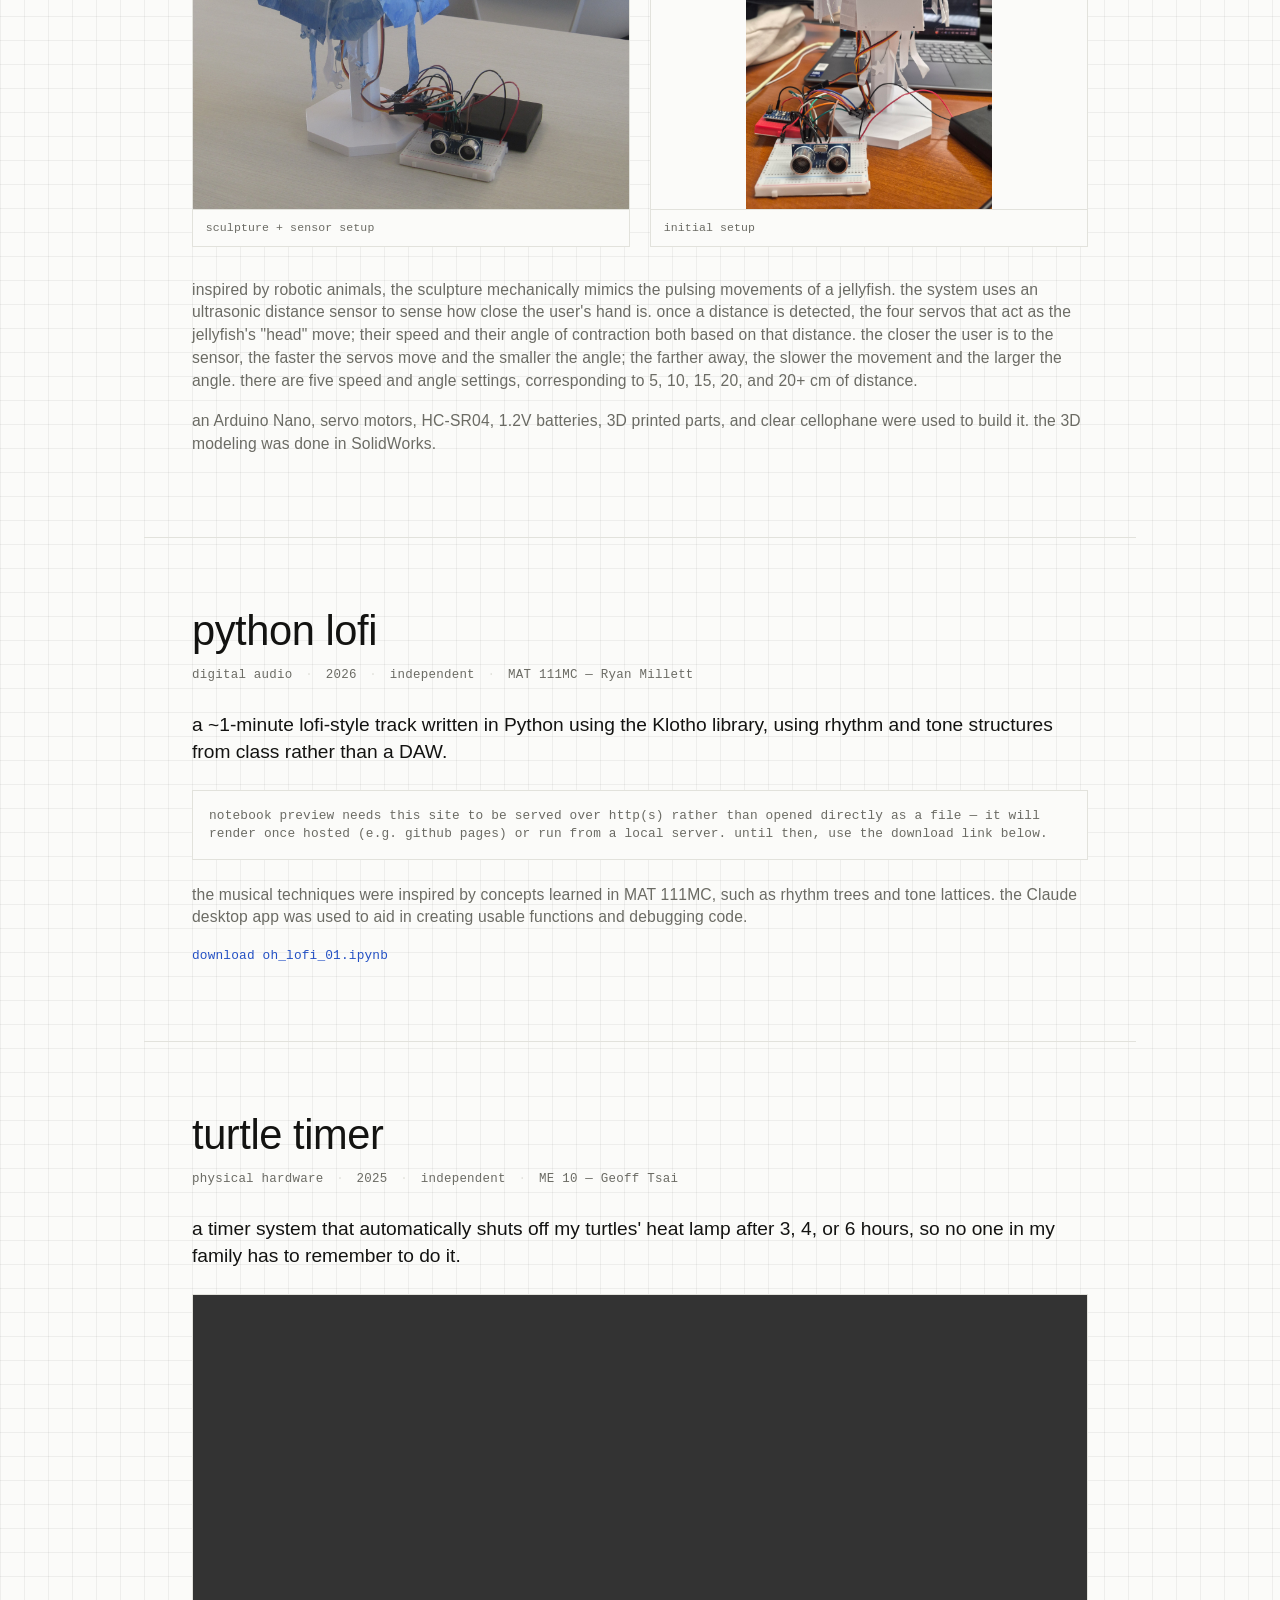
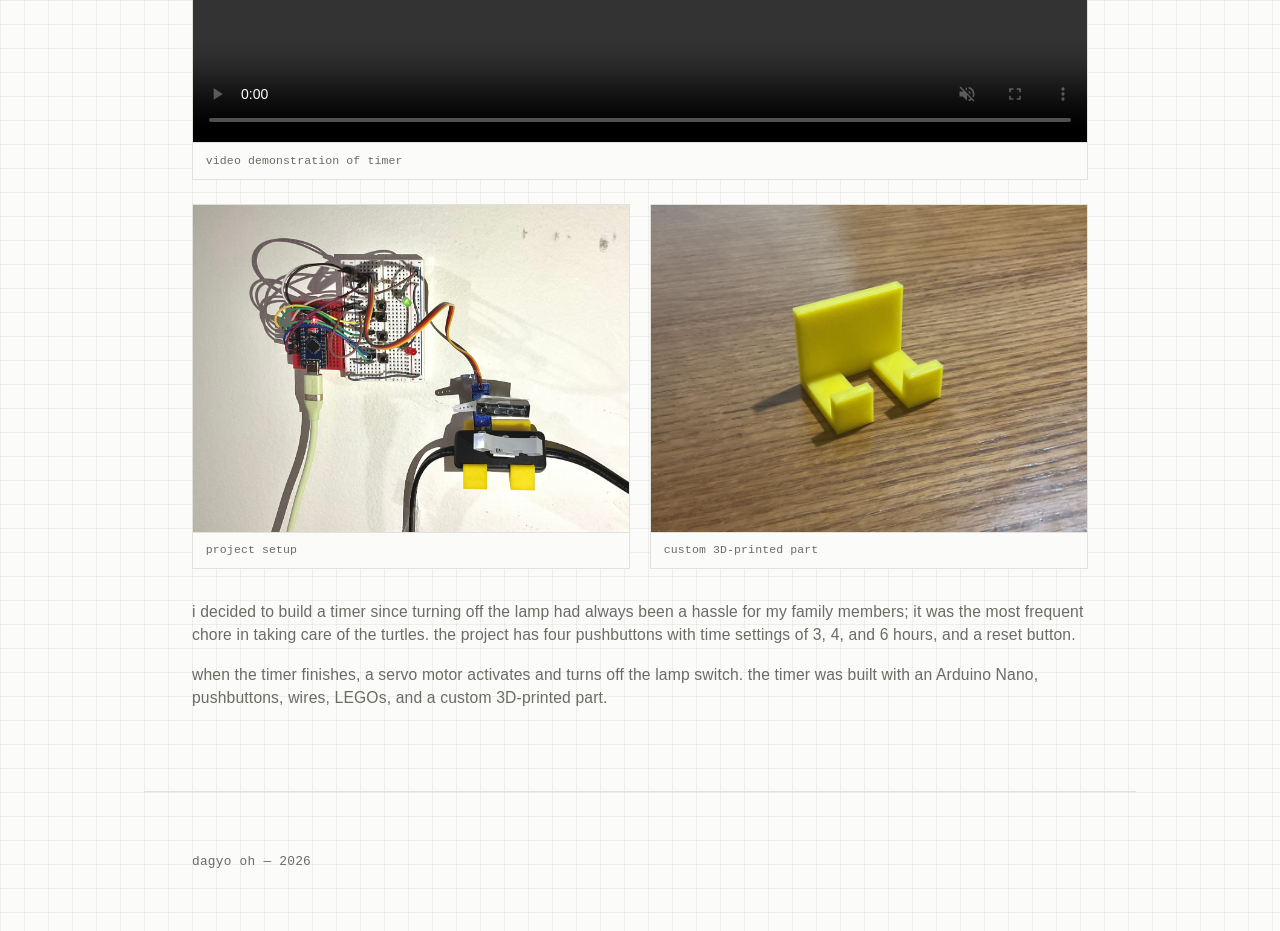
==== commit c3dc17f0: "Update index.html" ====
--- a/index.html
+++ b/index.html
@@ -169,7 +169,7 @@
           20+ cm of distance.
         </p>
         <p>
-          an Arduino Nano, servo motors, an ultrasonic distance sensor, 1.2V batteries, 3D
+          an Arduino Nano, servo motors, HC-SR04, 1.2V batteries, 3D
           printed parts, and clear cellophane were used to build it. the 3D modeling was done
           in SolidWorks.
         </p>
@@ -185,7 +185,7 @@
 
       <div class="project__intro">
         <p>
-          a ~1-minute lofi-style track written entirely in Python, using rhythm and tone
+          a ~1-minute lofi-style track written in Python using the Klotho library, using rhythm and tone
           structures from class rather than a DAW.
         </p>
       </div>
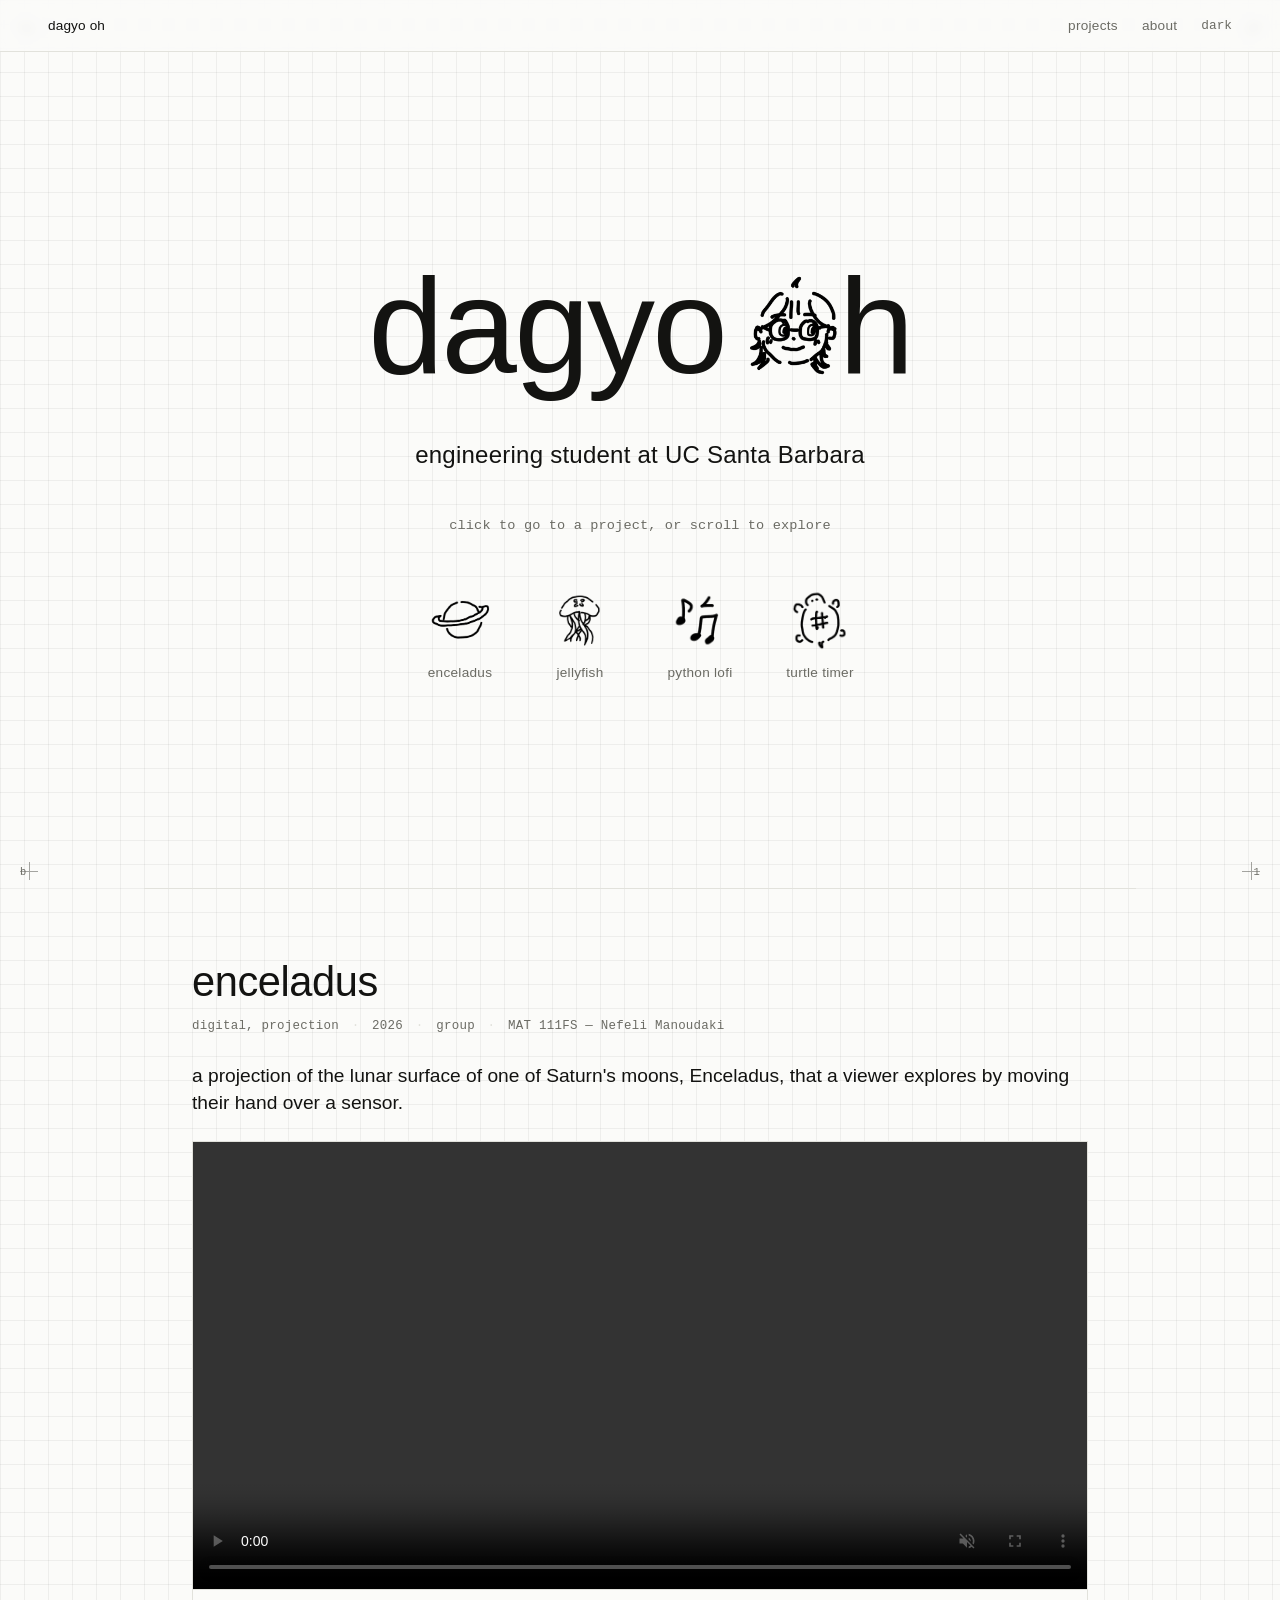
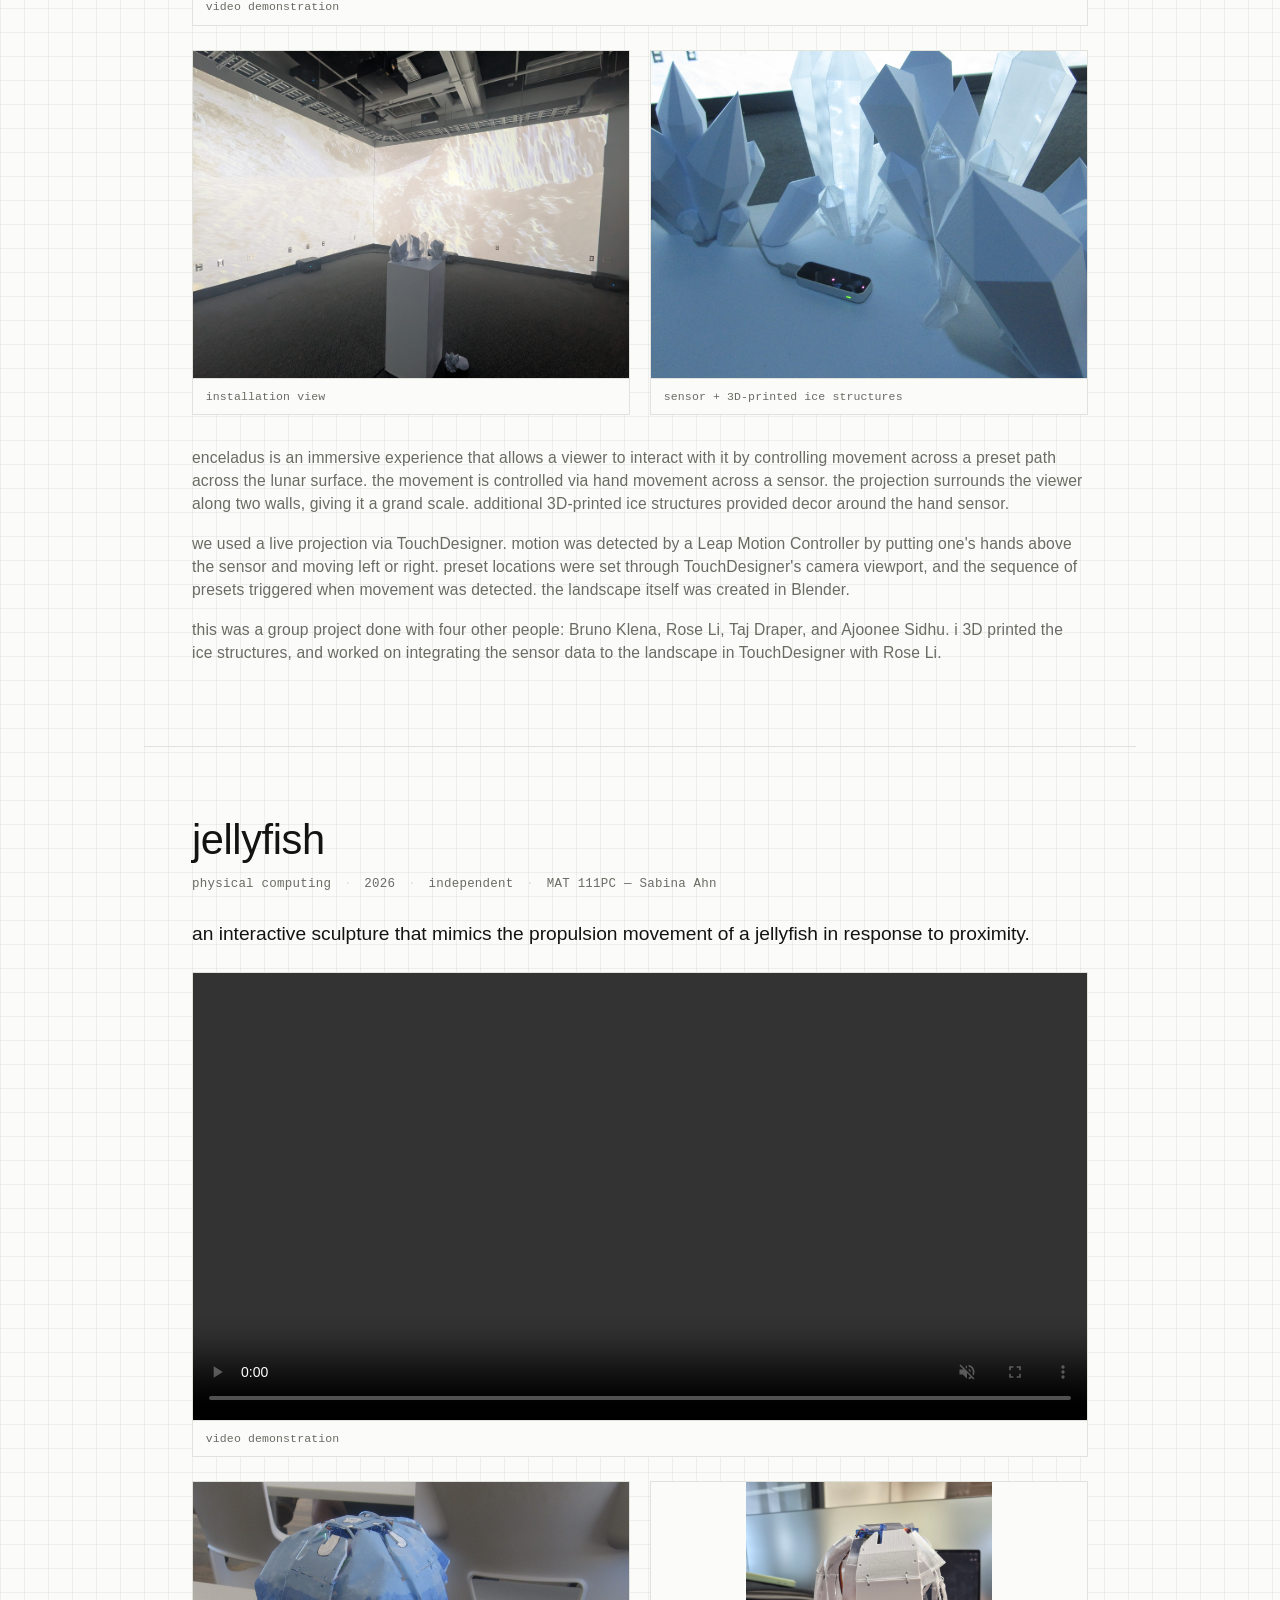
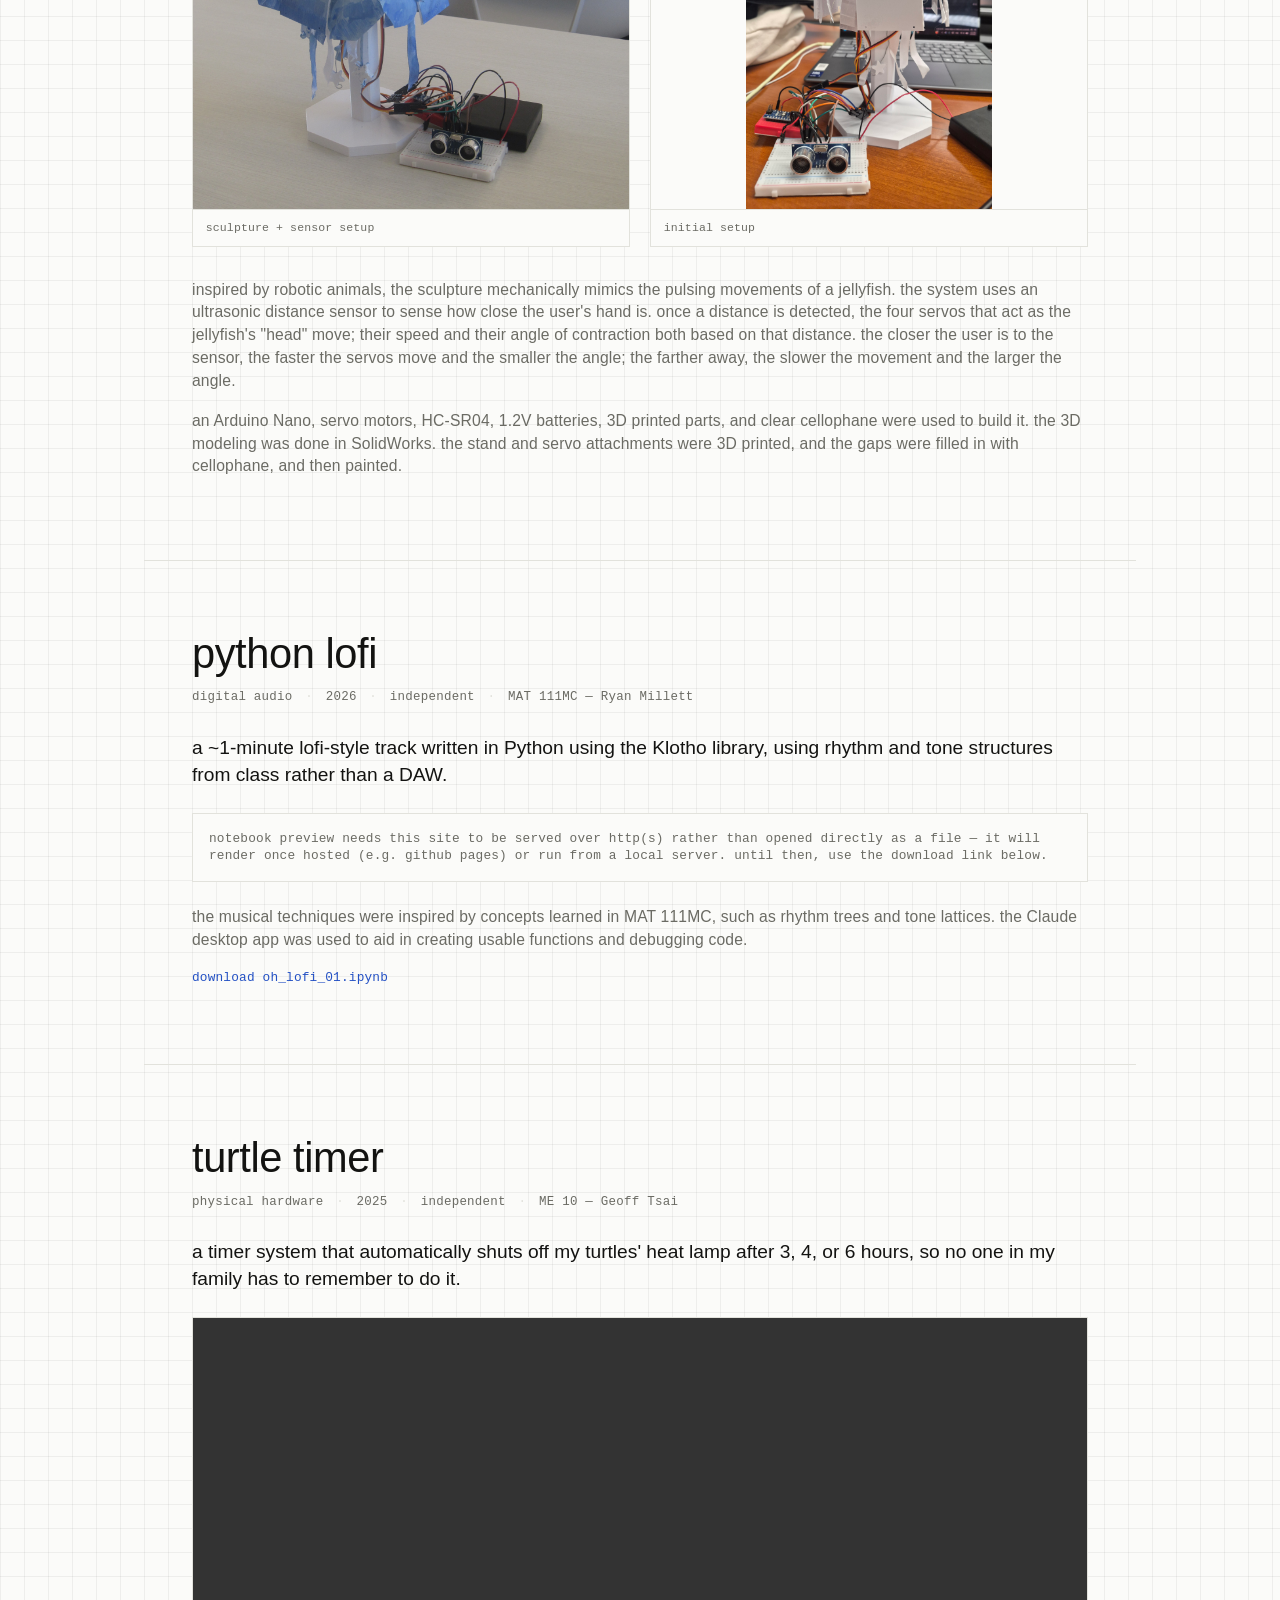
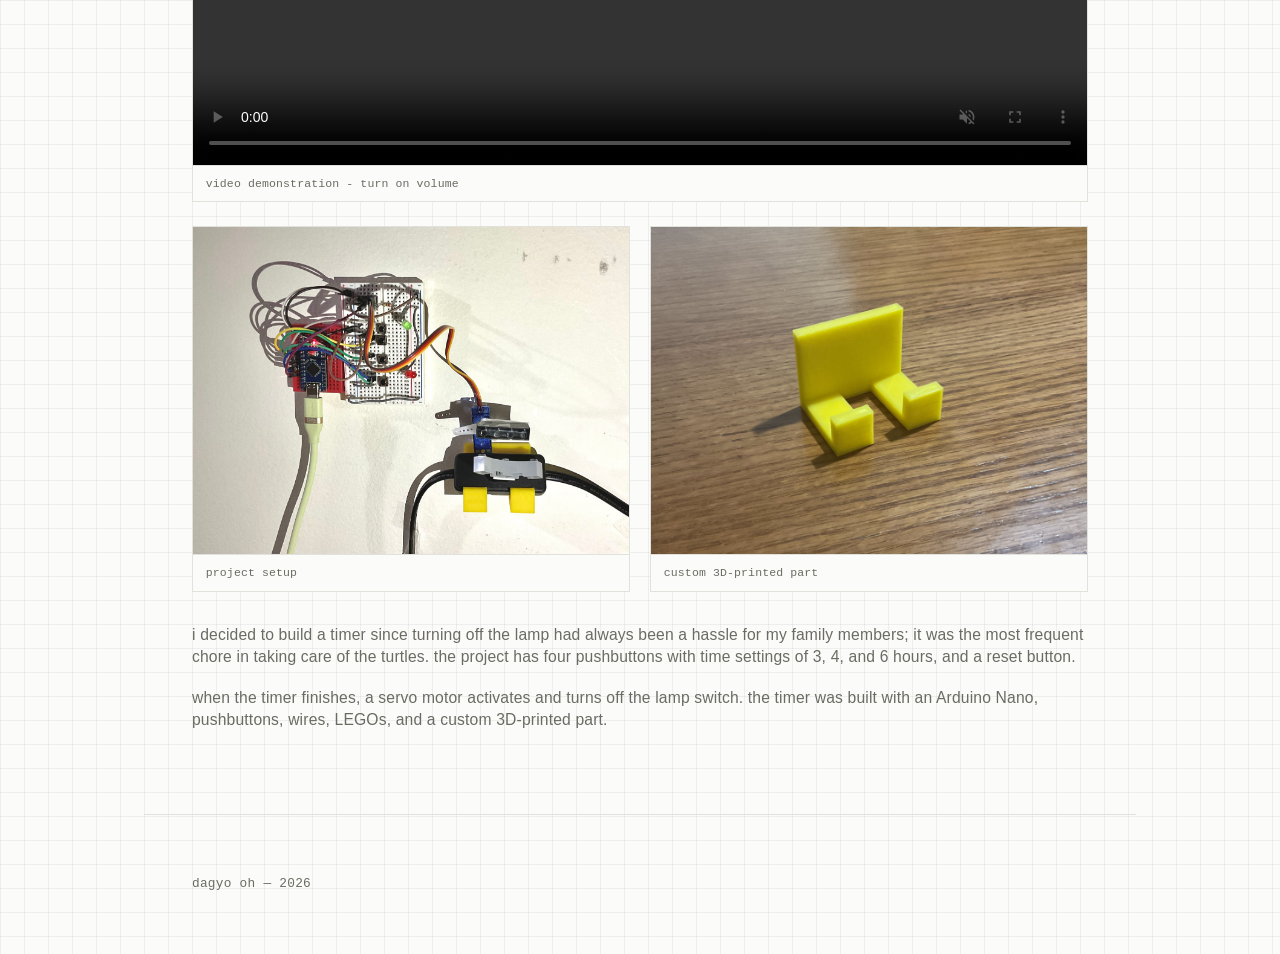
==== commit f9211493: "Update index.html" ====
--- a/index.html
+++ b/index.html
@@ -165,13 +165,12 @@
           jellyfish's "head" move; their speed and their angle of contraction both based on
           that distance. the closer the user is to the sensor, the faster the servos move and
           the smaller the angle; the farther away, the slower the movement and the larger the
-          angle. there are five speed and angle settings, corresponding to 5, 10, 15, 20, and
-          20+ cm of distance.
+          angle.
         </p>
         <p>
           an Arduino Nano, servo motors, HC-SR04, 1.2V batteries, 3D
           printed parts, and clear cellophane were used to build it. the 3D modeling was done
-          in SolidWorks.
+          in SolidWorks. the stand and servo attachments were 3D printed, and the gaps were filled in with cellophane, and then painted.
         </p>
       </div>
     </section>
@@ -223,7 +222,7 @@
 
       <figure class="project__media">
         <video src="media/oh_timer_05.mp4" controls muted loop playsinline></video>
-        <figcaption>video demonstration of timer</figcaption>
+        <figcaption>video demonstration - turn on volume</figcaption>
       </figure>
 
       <div class="project__gallery">
